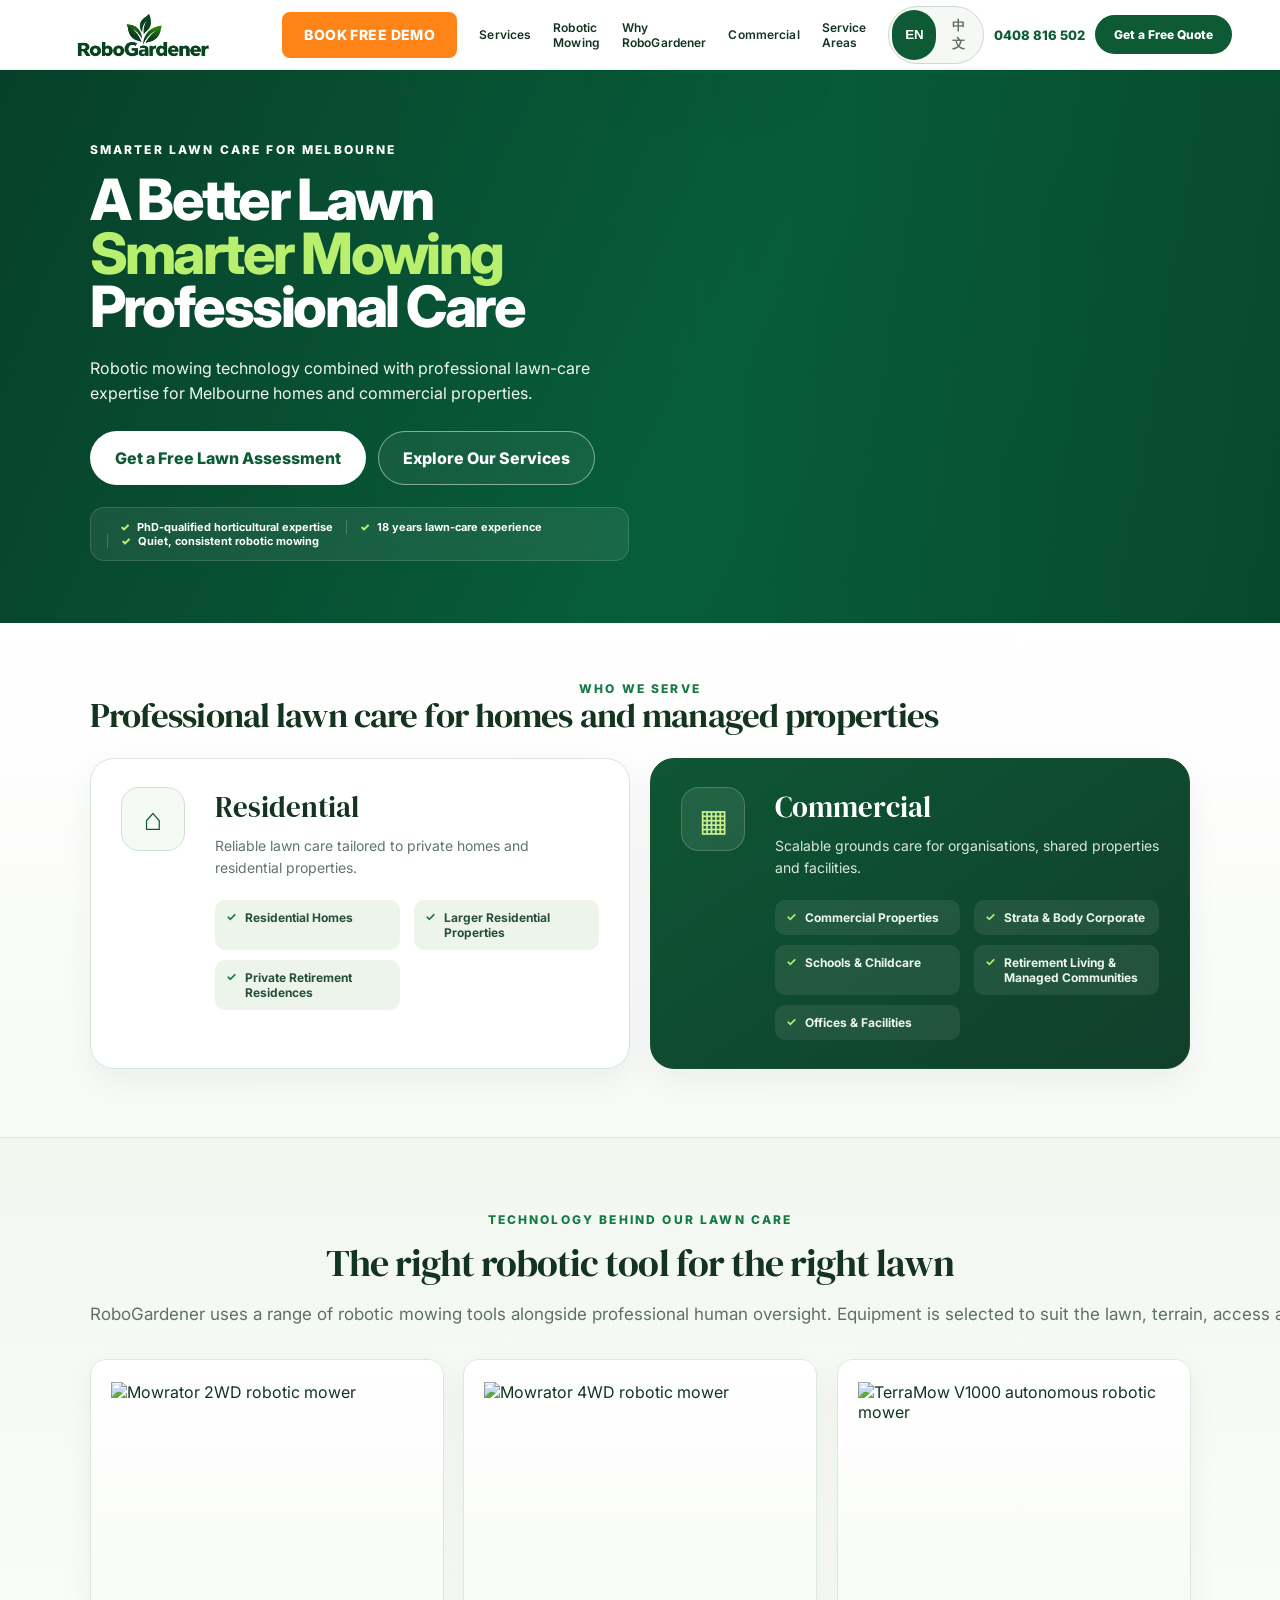
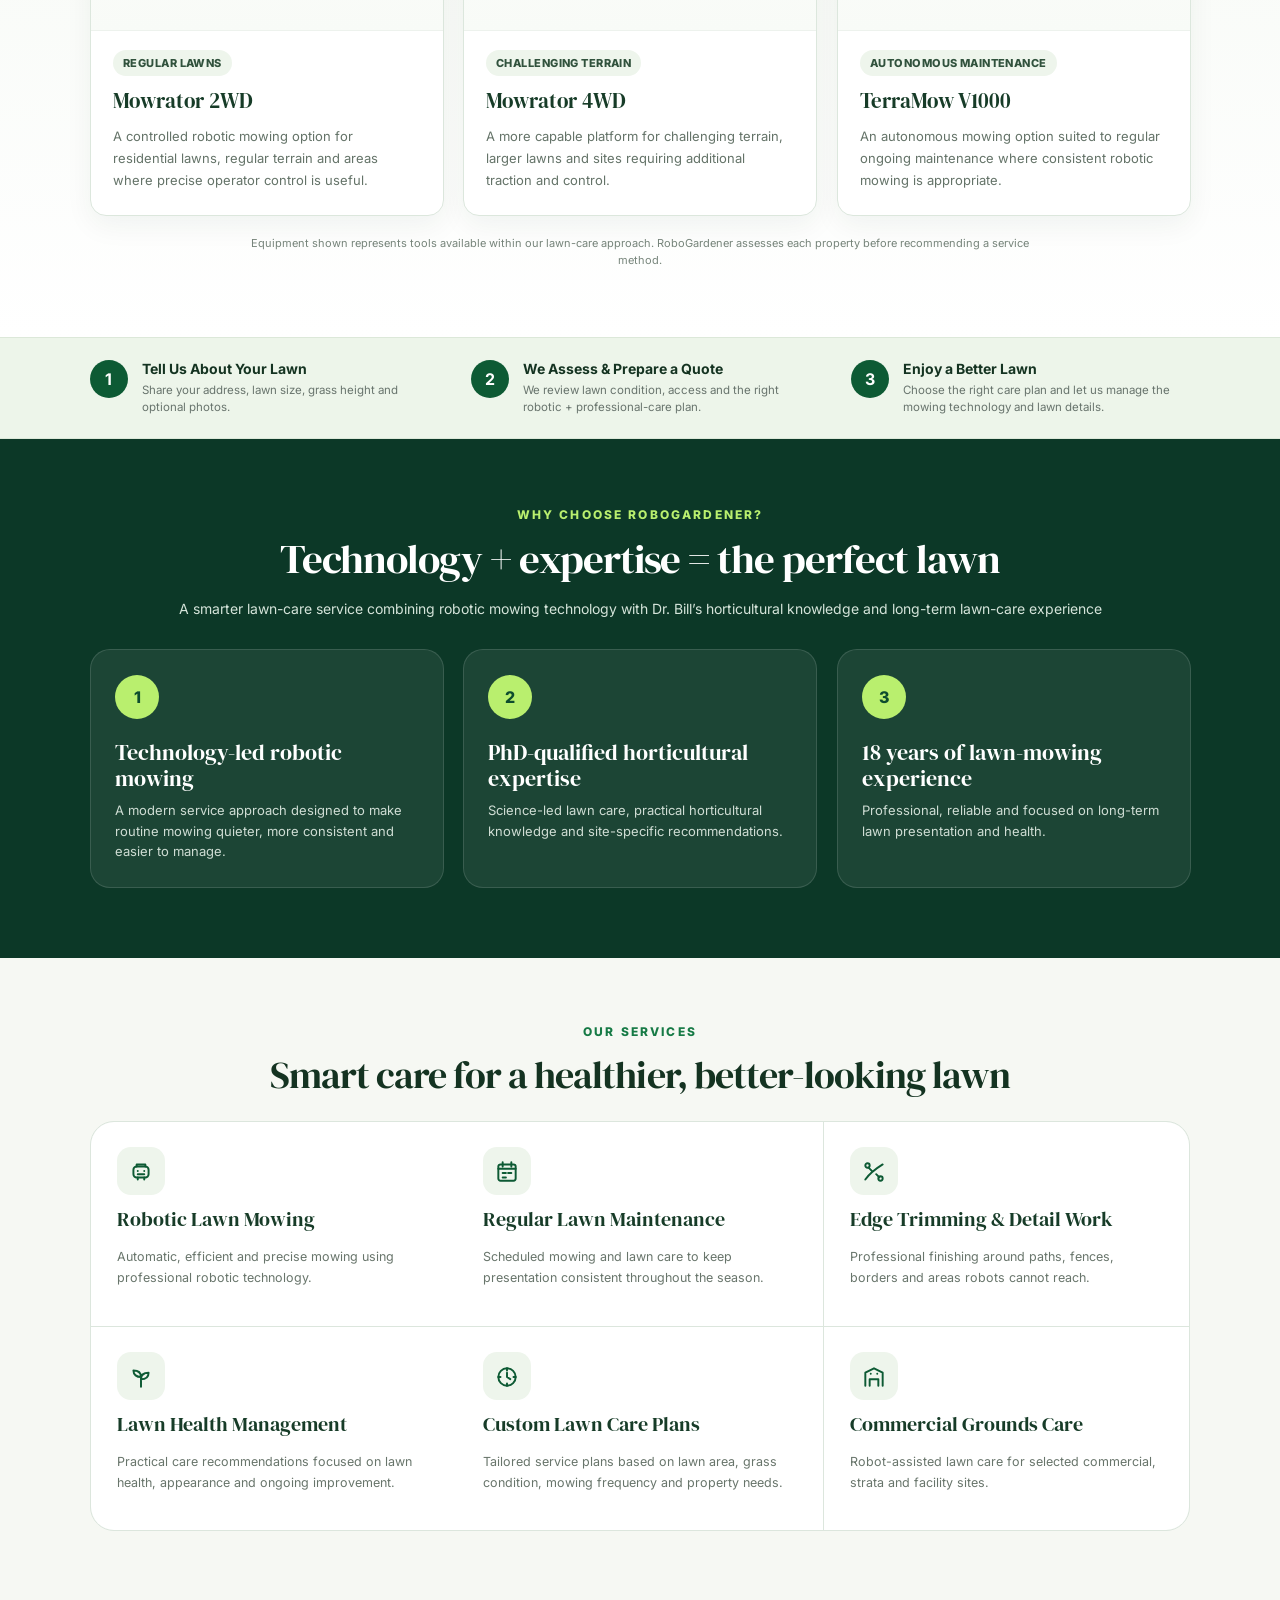
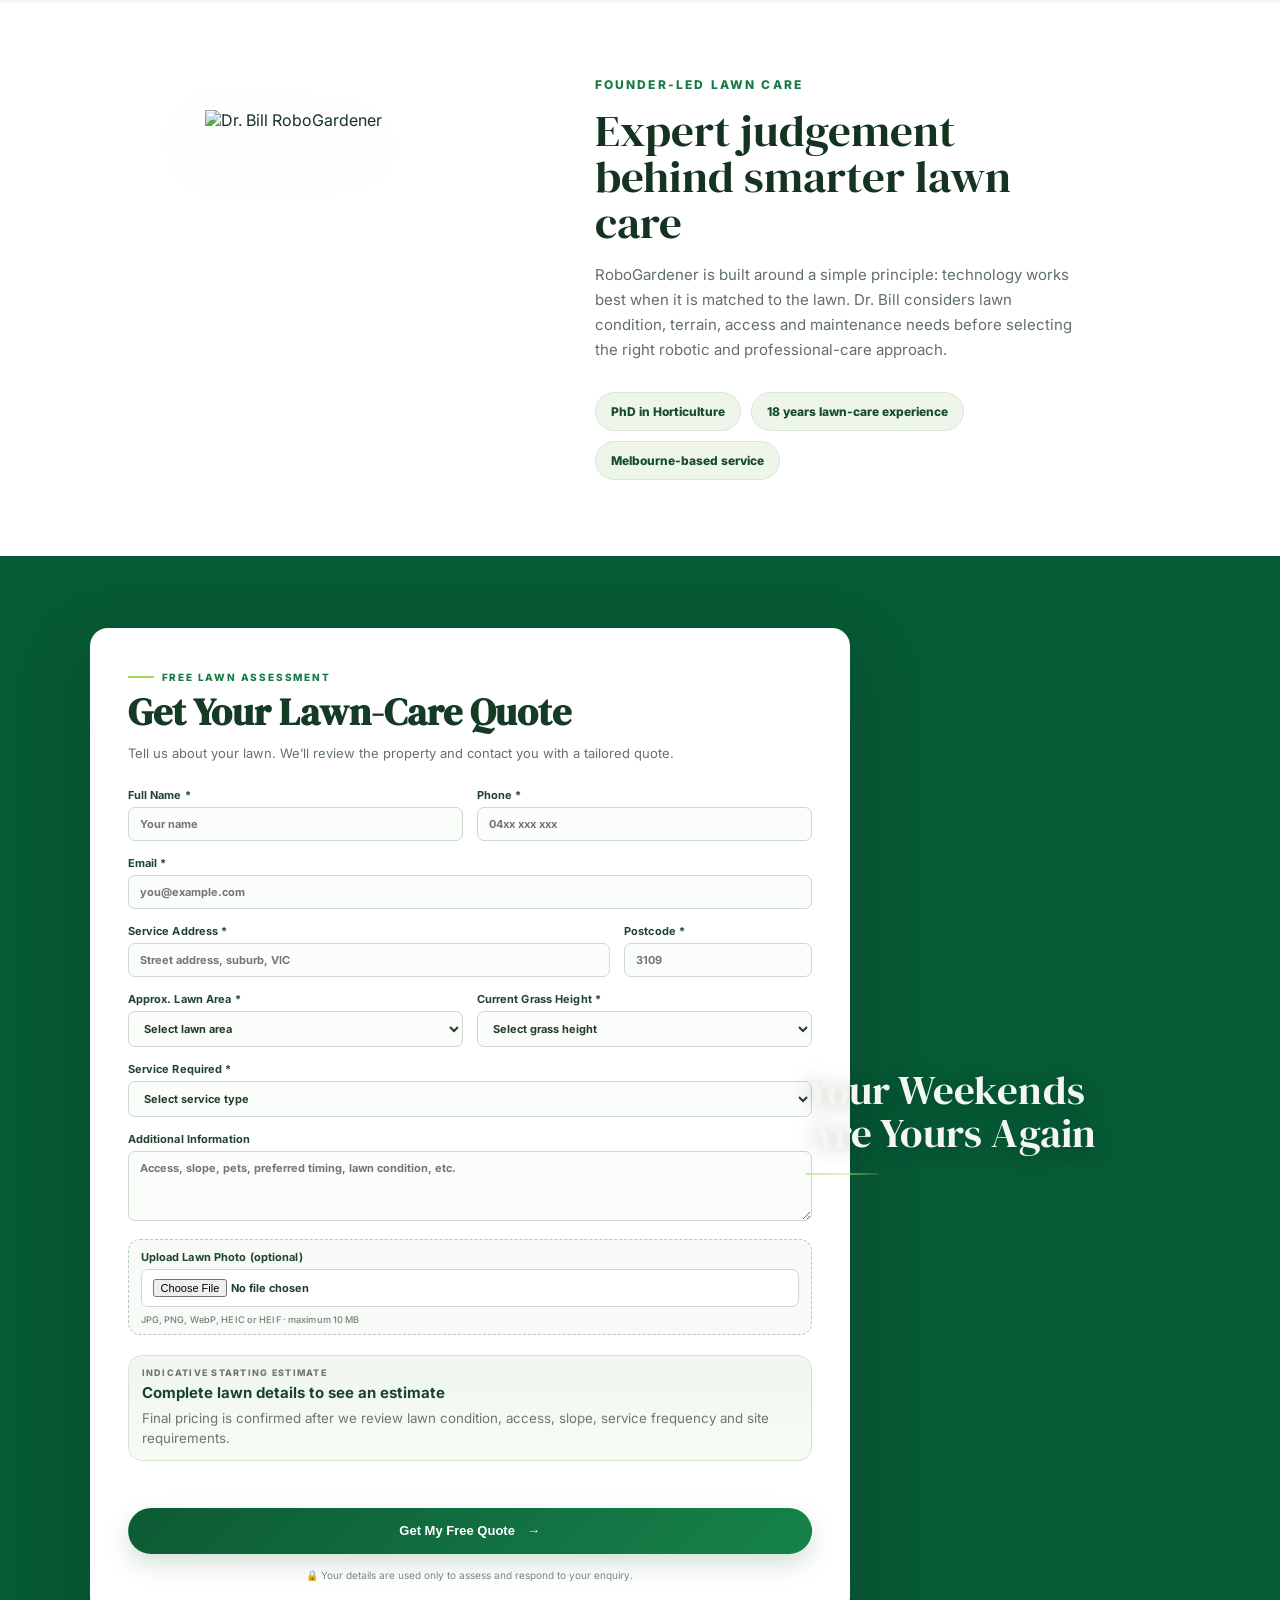
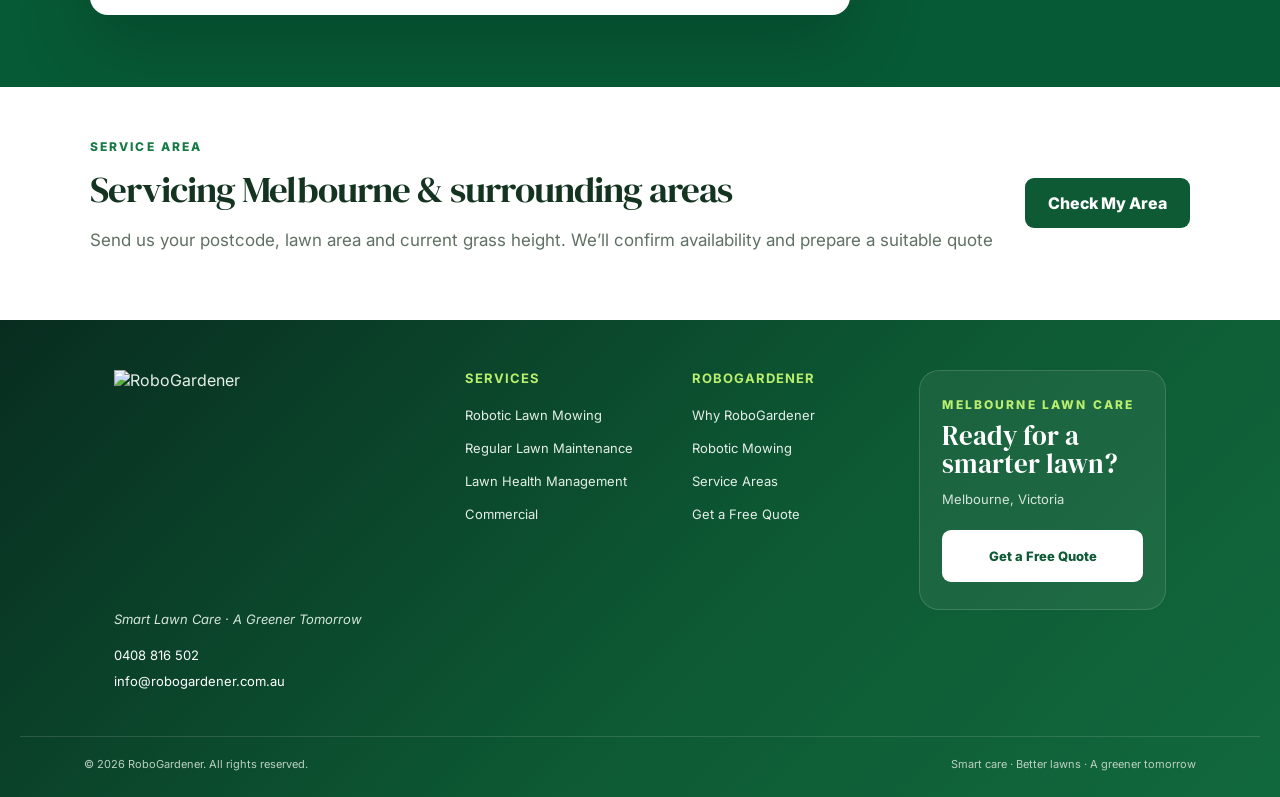
==== index.html @ ebbaf2d2 "Align mobile process step numbers and text" ====
<!doctype html>
<html lang="en">
<head>
  <meta charset="utf-8" />
  <meta name="viewport" content="width=device-width,initial-scale=1" />
  <meta name="description" content="RoboGardener — smart robotic lawn mowing and professional lawn care for Melbourne homes and businesses." />
  <title>RoboGardener | Smart Lawn Care Melbourne</title>
  <link rel="canonical" href="https://www.robogardener.com.au/" />
  <meta name="robots" content="index,follow,max-image-preview:large" />
  <meta name="theme-color" content="#0d5a34" />
  <link rel="icon" type="image/svg+xml" href="/favicon.svg" />

  <meta property="og:type" content="website" />
  <meta property="og:site_name" content="RoboGardener" />
  <meta property="og:title" content="RoboGardener | Smart Lawn Care Melbourne" />
  <meta property="og:description" content="Smart robotic lawn mowing and professional lawn care for Melbourne homes and commercial properties." />
  <meta property="og:url" content="https://www.robogardener.com.au/" />
  <meta property="og:image" content="https://www.robogardener.com.au/assets/flyer-en.jpg" />
  <meta property="og:image:alt" content="RoboGardener smart lawn care in Melbourne" />
  <meta name="twitter:card" content="summary_large_image" />
  <meta name="twitter:title" content="RoboGardener | Smart Lawn Care Melbourne" />
  <meta name="twitter:description" content="Smart robotic lawn mowing and professional lawn care for Melbourne homes and commercial properties." />
  <meta name="twitter:image" content="https://www.robogardener.com.au/assets/flyer-en.jpg" />

  <script type="application/ld+json">
  {
    "@context": "https://schema.org",
    "@type": "LocalBusiness",
    "@id": "https://www.robogardener.com.au/#business",
    "name": "RoboGardener",
    "url": "https://www.robogardener.com.au/",
    "image": "https://www.robogardener.com.au/assets/flyer-en.jpg",
    "logo": "https://www.robogardener.com.au/assets/robogardener-logo.jpg",
    "telephone": "+61 408 816 502",
    "email": "info@robogardener.com.au",
    "description": "Smart robotic lawn mowing and professional lawn care for Melbourne homes and commercial properties.",
    "areaServed": {
      "@type": "City",
      "name": "Melbourne"
    },
    "address": {
      "@type": "PostalAddress",
      "addressRegion": "VIC",
      "addressCountry": "AU"
    },
    "sameAs": []
  }
  </script>
  <link rel="preconnect" href="https://fonts.googleapis.com">
  <link rel="preconnect" href="https://fonts.gstatic.com" crossorigin>
  <link href="https://fonts.googleapis.com/css2?family=Inter:wght@400;500;600;700;800&family=DM+Serif+Display&display=swap" rel="stylesheet">
  <link rel="stylesheet" href="styles.css?v=20261001-6" />
  <script src="https://challenges.cloudflare.com/turnstile/v0/api.js?render=explicit" async defer></script>
</head>
<body>
  <header class="site-header">
    <a class="brand" href="#top" aria-label="RoboGardener home"><img width="2171" height="724" src="assets/robogardener-logo-transparent.png" alt="RoboGardener logo" decoding="async" /></a>
    <a class="demo-header-btn" href="demo.html" data-i18n="nav.demo">BOOK FREE DEMO</a>
    <button class="mobile-menu-toggle" type="button" aria-label="Open navigation" aria-expanded="false" aria-controls="primaryNav"><span></span><span></span><span></span></button>
    <nav class="main-nav" id="primaryNav" aria-label="Primary navigation">
      <a href="#services" data-i18n="nav.services">Services</a>
      <a href="#technology" data-i18n="nav.technology">Robotic Mowing</a>
      <a href="#why" data-i18n="nav.why">Why RoboGardener</a>
      <a href="#commercial" data-i18n="nav.commercial">Commercial</a>
      <a href="#areas" data-i18n="nav.areas">Service Areas</a>
    </nav>
    <div class="header-actions">
      <div class="lang-switch" aria-label="Language switcher"><button type="button" class="lang-btn active" data-lang="en" aria-pressed="true">EN</button><button type="button" class="lang-btn" data-lang="zh" aria-pressed="false">中文</button></div>
      <a class="phone-link" href="tel:0408816502">0408 816 502</a>
      <a class="btn btn-dark header-cta" href="#quote" data-i18n="nav.cta">Get a Free Quote</a>
    </div>
  </header>

  <main id="top">
    <section class="hero hero-premium">
      <div class="hero-visual">
        <div class="hero-copy">
          <span class="eyebrow" data-i18n="hero.eyebrow">SMARTER LAWN CARE FOR MELBOURNE</span>
          <h1 data-i18n-html="hero.title">A Better Lawn<br><span>Smarter Mowing</span><br>Professional Care</h1>
          <p data-i18n="hero.desc">Robotic mowing technology combined with professional lawn-care expertise for Melbourne homes and commercial properties.</p>
          <div class="hero-actions">
            <a class="btn btn-hero-primary" href="#quote" data-i18n="hero.cta1">Get a Free Lawn Assessment</a>
            <a class="btn btn-hero-secondary" href="#services" data-i18n="hero.cta2">Explore Our Services</a>
          </div>
          <div class="hero-proof hero-trust-line">
            <span data-i18n="hero.proof1">PhD-qualified horticultural expertise</span>
            <span data-i18n="hero.proof2">18 years lawn-care experience</span>
            <span data-i18n="hero.proof3">Quiet, consistent robotic mowing</span>
          </div>
        </div>
        <div class="hero-trust-card">
          <img width="1024" height="1024" src="assets/dr-gardener-ip-new.png" alt="Dr. Bill — RoboGardener" decoding="async" fetchpriority="high" />
        </div>
      </div>
    </section>

    <section class="market-section" id="commercial">
      <div class="market-heading">
        <span class="eyebrow green" data-i18n="market.eyebrow">WHO WE SERVE</span>
        <h2 class="market-title" data-i18n="market.title">Professional lawn care for homes and managed properties</h2>
      </div>
      <div class="market-grid">
        <article class="market-card">
          <div class="market-icon">⌂</div>
          <div><h3 data-i18n="market.res.title">Residential</h3><p data-i18n="market.res.desc">Reliable lawn care tailored to private homes and residential properties.</p><ul><li data-i18n="market.res.i1">Residential Homes</li><li data-i18n="market.res.i2">Larger Residential Properties</li><li data-i18n="market.res.i3">Private Retirement Residences</li></ul></div>
        </article>
        <article class="market-card">
          <div class="market-icon">▦</div>
          <div><h3 data-i18n="market.com.title">Commercial</h3><p data-i18n="market.com.desc">Scalable grounds care for organisations, shared properties and facilities.</p><ul><li data-i18n="market.com.i1">Commercial Properties</li><li data-i18n="market.com.i2">Strata & Body Corporate</li><li data-i18n="market.com.i3">Schools & Childcare</li><li data-i18n="market.com.i4">Retirement Living & Managed Communities</li><li data-i18n="market.com.i5">Offices & Facilities</li></ul></div>
        </article>
      </div>
    </section>

    <section class="section technology" id="technology">
      <div class="section-heading compact">
        <span class="eyebrow green" data-i18n="tech.eyebrow">TECHNOLOGY BEHIND OUR LAWN CARE</span>
        <h2 class="technology-title" data-i18n="tech.title">The right robotic tool for the right lawn</h2>
        <p data-i18n="tech.intro">RoboGardener uses a range of robotic mowing tools alongside professional human oversight. Equipment is selected to suit the lawn, terrain, access and service requirements</p>
      </div>
      <div class="technology-grid">
        <article class="technology-card"><div class="machine-image"><img width="1024" height="768" src="assets/assets-mowrator-2wd.webp" alt="Mowrator 2WD robotic mower"  loading="lazy" decoding="async" /></div><div class="machine-copy"><em class="machine-use" data-i18n="tech.use1">Regular lawns</em><h3>Mowrator 2WD</h3><p data-i18n="tech.m1">A controlled robotic mowing option for residential lawns, regular terrain and areas where precise operator control is useful.</p></div></article>
        <article class="technology-card"><div class="machine-image"><img width="1024" height="768" src="assets/assets-mowrator-4wd.webp" alt="Mowrator 4WD robotic mower"  loading="lazy" decoding="async" /></div><div class="machine-copy"><em class="machine-use" data-i18n="tech.use2">Challenging terrain</em><h3>Mowrator 4WD</h3><p data-i18n="tech.m2">A more capable platform for challenging terrain, larger lawns and sites requiring additional traction and control.</p></div></article>
        <article class="technology-card"><div class="machine-image"><img width="1024" height="768" src="assets/assets-terramow-v1000.webp" alt="TerraMow V1000 autonomous robotic mower"  loading="lazy" decoding="async" /></div><div class="machine-copy"><em class="machine-use" data-i18n="tech.use3">Autonomous maintenance</em><h3>TerraMow V1000</h3><p data-i18n="tech.m3">An autonomous mowing option suited to regular ongoing maintenance where consistent robotic mowing is appropriate.</p></div></article>
      </div>
      <p class="technology-note" data-i18n="tech.note">Equipment shown represents tools available within our lawn-care approach. RoboGardener assesses each property before recommending a service method.</p>
    </section>

    <section class="steps" id="how">
      <article><b>1</b><div><h3 data-i18n="steps.s1t">Tell Us About Your Lawn</h3><p data-i18n="steps.s1d">Share your address, lawn size, grass height and optional photos.</p></div></article>
      <article><b>2</b><div><h3 data-i18n="steps.s2t">We Assess & Prepare a Quote</h3><p data-i18n="steps.s2d">We review lawn condition, access and the right robotic + professional-care plan.</p></div></article>
      <article><b>3</b><div><h3 data-i18n="steps.s3t">Enjoy a Better Lawn</h3><p data-i18n="steps.s3d">Choose the right care plan and let us manage the mowing technology and lawn details.</p></div></article>
    </section>

    <section class="section why" id="why">
      <div class="section-heading"><span class="eyebrow green" data-i18n="why.eyebrow">WHY CHOOSE ROBOGARDENER?</span><h2 class="why-title" data-i18n="why.title">Technology + expertise = the perfect lawn</h2><p data-i18n="why.intro">A smarter lawn-care service combining robotic mowing technology with Dr. Bill’s horticultural knowledge and long-term lawn-care experience</p></div>
      <div class="credential-grid">
        <article class="credential"><span>1</span><div><h3 id="safeClaim1">Technology-led robotic mowing</h3><p>A modern service approach designed to make routine mowing quieter, more consistent and easier to manage.</p></div></article>
        <article class="credential"><span>2</span><div><h3 id="safeClaim2">PhD-qualified horticultural expertise</h3><p>Science-led lawn care, practical horticultural knowledge and site-specific recommendations.</p></div></article>
        <article class="credential"><span>3</span><div><h3 id="safeClaim3">18 years of lawn-mowing experience</h3><p>Professional, reliable and focused on long-term lawn presentation and health.</p></div></article>
      </div>
    </section>

    <section class="section services" id="services">
      <div class="section-heading compact"><span class="eyebrow green" data-i18n="services.eyebrow">OUR SERVICES</span><h2 class="services-title" data-i18n="services.title">Smart care for a healthier, better-looking lawn</h2></div>
      <div class="service-grid">
        <article><div class="icon service-icon" aria-hidden="true"><svg viewBox="0 0 24 24"><rect x="5" y="7" width="14" height="10" rx="3"/><path d="M8 7V5h8v2M9 17v2m6-2v2M9 11h.01M15 11h.01M9 14h6"/></svg></div><h3 data-i18n="services.s1t">Robotic Lawn Mowing</h3><p data-i18n="services.s1d">Automatic, efficient and precise mowing using professional robotic technology.</p></article>
        <article><div class="icon service-icon" aria-hidden="true"><svg viewBox="0 0 24 24"><rect x="4" y="5" width="16" height="15" rx="2"/><path d="M8 3v4m8-4v4M4 9h16M8 13h3m2 0h3m-8 4h3"/></svg></div><h3 data-i18n="services.s2t">Regular Lawn Maintenance</h3><p data-i18n="services.s2d">Scheduled mowing and lawn care to keep presentation consistent throughout the season.</p></article>
        <article><div class="icon service-icon" aria-hidden="true"><svg viewBox="0 0 24 24"><path d="M4 19c4-6 8-9 16-14M7 8l3 3M14 14l3 3"/><circle cx="6" cy="6" r="2"/><circle cx="18" cy="18" r="2"/></svg></div><h3 data-i18n="services.s3t">Edge Trimming & Detail Work</h3><p data-i18n="services.s3d">Professional finishing around paths, fences, borders and areas robots cannot reach.</p></article>
        <article><div class="icon service-icon" aria-hidden="true"><svg viewBox="0 0 24 24"><path d="M12 21V10m0 2c-4 0-7-2-7-6 4 0 7 2 7 6Zm0 2c4 0 7-2 7-6-4 0-7 2-7 6Z"/></svg></div><h3 data-i18n="services.s4t">Lawn Health Management</h3><p data-i18n="services.s4d">Practical care recommendations focused on lawn health, appearance and ongoing improvement.</p></article>
        <article><div class="icon service-icon" aria-hidden="true"><svg viewBox="0 0 24 24"><circle cx="12" cy="12" r="8"/><path d="M12 8v4l3 2M4 12h2m12 0h2M12 4v2m0 12v2"/></svg></div><h3 data-i18n="services.s5t">Custom Lawn Care Plans</h3><p data-i18n="services.s5d">Tailored service plans based on lawn area, grass condition, mowing frequency and property needs.</p></article>
        <article><div class="icon service-icon" aria-hidden="true"><svg viewBox="0 0 24 24"><path d="M4 20V8l8-4 8 4v12M8 20v-6h8v6M9 9h.01M15 9h.01"/></svg></div><h3 data-i18n="services.s6t">Commercial Grounds Care</h3><p data-i18n="services.s6d">Robot-assisted lawn care for selected commercial, strata and facility sites.</p></article>
      </div>
    </section>

    <section class="section founder">
      <div class="founder-image"><img width="1024" height="1024" src="assets/dr-gardener-ip.png" alt="Dr. Bill RoboGardener" loading="lazy" decoding="async" /></div>
      <div class="founder-copy"><span class="eyebrow green" data-i18n="founder.eyebrow">FOUNDER-LED LAWN CARE</span><h2 data-i18n="founder.title">Expert judgement behind smarter lawn care</h2><p data-i18n="founder.p1">RoboGardener is built around a simple principle: technology works best when it is matched to the lawn. Dr. Bill considers lawn condition, terrain, access and maintenance needs before selecting the right robotic and professional-care approach.</p><div class="founder-facts">
          <span data-i18n="founder.f1">PhD in Horticulture</span>
          <span data-i18n="founder.f2">18 years lawn-care experience</span>
          <span data-i18n="founder.f3">Melbourne-based service</span>
        </div></div>
    </section>

    <section class="section quote-section" id="quote">
      <div class="quote-message" data-i18n-html="quote.visualTitle">Your Weekends<br>Are Yours Again</div>
      <aside class="quote-panel">
        <p class="quote-kicker" data-i18n="form.kicker">FREE LAWN ASSESSMENT</p><h2 data-i18n="form.title">Get Your Lawn-Care Quote</h2><p class="quote-intro" data-i18n="form.intro">Tell us about your lawn. We’ll review the property and contact you with a tailored quote.</p>
        <form id="quoteForm" novalidate>
          <input type="hidden" name="preferred_language" id="preferredLanguage" value="English" />
          <div class="hp-field" aria-hidden="true"><label>Website <input type="text" name="website" tabindex="-1" autocomplete="off" /></label></div>
          <div class="form-grid two"><label for="fullName"><span data-i18n="form.name">Full Name *</span><input id="fullName" type="text" name="full_name" required maxlength="150" autocomplete="name" data-i18n-placeholder="form.namePh" placeholder="Your name" /></label><label for="phone"><span data-i18n="form.phone">Phone *</span><input id="phone" type="tel" name="phone" required maxlength="50" autocomplete="tel" data-i18n-placeholder="form.phonePh" placeholder="04xx xxx xxx" /></label></div>
          <label for="email"><span data-i18n="form.email">Email *</span><input id="email" type="email" name="email" required maxlength="254" autocomplete="email" data-i18n-placeholder="form.emailPh" placeholder="you@example.com" /></label>
          <div class="form-grid address-grid"><label for="serviceAddress"><span data-i18n="form.address">Service Address *</span><input id="serviceAddress" type="text" name="service_address" required maxlength="300" autocomplete="street-address" data-i18n-placeholder="form.addressPh" placeholder="Street address, suburb, VIC" /></label><label for="postcode"><span data-i18n="form.postcode">Postcode *</span><input id="postcode" type="text" name="postcode" required inputmode="numeric" maxlength="4" autocomplete="postal-code" pattern="[0-9]{4}" placeholder="3109" /></label></div>
          <div class="form-grid two"><label for="lawnArea"><span data-i18n="form.area">Approx. Lawn Area *</span><select name="lawn_area" id="lawnArea" required><option value="" data-i18n="area.select">Select lawn area</option><option value="0-100" data-i18n="area.a1">Under 100 m²</option><option value="100-250" data-i18n="area.a2">100–250 m²</option><option value="250-500" data-i18n="area.a3">250–500 m²</option><option value="500-1000" data-i18n="area.a4">500–1,000 m²</option><option value="1000-2000" data-i18n="area.a5">1,000–2,000 m²</option><option value="2000+" data-i18n="area.a6">2,000 m²+</option><option value="unknown" data-i18n="common.unsure">Not sure</option></select></label><label for="grassHeight"><span data-i18n="form.height">Current Grass Height *</span><select name="grass_height" id="grassHeight" required><option value="" data-i18n="height.select">Select grass height</option><option value="under5" data-i18n="height.h1">Under 5 cm</option><option value="5-10" data-i18n="height.h2">5–10 cm</option><option value="10-20" data-i18n="height.h3">10–20 cm</option><option value="20-40" data-i18n="height.h4">20–40 cm</option><option value="40plus" data-i18n="height.h5">40 cm+ / overgrown</option><option value="unknown" data-i18n="common.unsure">Not sure</option></select></label></div>
          <label for="serviceRequired"><span data-i18n="form.service">Service Required *</span><select id="serviceRequired" name="service_required" required><option value="" data-i18n="service.select">Select service type</option><option value="Robotic Lawn Mowing" data-i18n="service.s1">Robotic lawn mowing</option><option value="Regular Lawn Maintenance" data-i18n="service.s2">Regular lawn maintenance</option><option value="Edge Trimming & Detail Work" data-i18n="service.s3">Edge trimming & detail work</option><option value="Lawn Health Management" data-i18n="service.s4">Lawn health management</option><option value="Custom Lawn Care Plan" data-i18n="service.s5">Custom lawn care plan</option><option value="Commercial Grounds Maintenance" data-i18n="service.s6">Commercial grounds maintenance</option></select></label>
          <label for="additionalInformation"><span data-i18n="form.info">Additional Information</span><textarea id="additionalInformation" name="additional_information" rows="3" maxlength="3000" data-i18n-placeholder="form.infoPh" placeholder="Access, slope, pets, preferred timing, lawn condition, etc."></textarea></label>
          <label class="photo-upload"><span data-i18n="form.photos">Upload Lawn Photo (optional)</span><input id="lawnPhoto" type="file" name="lawn_photo" accept="image/jpeg,image/png,image/webp,image/heic,image/heif" /><small id="photoHelp" data-i18n="form.photoHelp">JPG, PNG, WebP, HEIC or HEIF · maximum 10 MB</small></label>
          <div class="estimate" id="estimateBox" aria-live="polite"><div><span class="estimate-label" data-i18n="estimate.label">Indicative starting estimate</span><strong id="estimatePrice" data-i18n="estimate.pending">Complete lawn details to see an estimate</strong></div><small data-i18n="estimate.note">Final pricing is confirmed after we review lawn condition, access, slope, service frequency and site requirements.</small></div>
          <div class="turnstile-wrap"><div id="turnstileWidget"></div><p id="securityStatus" class="security-note" aria-live="polite"></p></div>
          <button id="quoteSubmit" class="btn btn-green btn-wide" type="submit"><span id="submitLabel" data-i18n="form.submit">Get My Free Quote</span><span aria-hidden="true">→</span></button><p class="privacy-note" data-i18n="form.privacy">🔒 Your details are used only to assess and respond to your enquiry.</p><div id="formMessage" class="form-message" role="status" aria-live="polite"></div>
        </form>
        <div id="formSuccess" class="success-card" hidden tabindex="-1"><div class="success-icon" aria-hidden="true">✓</div><h3 id="successTitle">Thank you — we’ve received your enquiry.</h3><p id="successText">RoboGardener will review your lawn details and contact you about the next step.</p><p id="successRef" class="success-ref"></p><button id="newEnquiry" class="btn btn-dark" type="button" data-i18n="form.newEnquiry">Submit another enquiry</button></div>
      </aside>
</section>

    <section class="section areas" id="areas">
      <div class="section-heading compact">
        <span class="eyebrow green" data-i18n="areas.eyebrow">SERVICE AREA</span>
        <h2 data-i18n="areas.title">Servicing Melbourne & surrounding areas</h2>
        <p data-i18n="areas.desc">Send us your postcode, lawn area and current grass height. We’ll confirm availability and prepare a suitable quote</p>
        <div class="areas-proof">
          <span data-i18n="areas.proof1">Melbourne-based service</span>
          <span data-i18n="areas.proof2">Residential & commercial</span>
          <span data-i18n="areas.proof3">Site-specific recommendations</span>
        </div>
      </div>
      <a href="#quote" class="btn btn-dark" data-i18n="areas.cta">Check My Area</a>
    </section>
  </main>

  <footer class="site-footer">
    <div class="footer-main">
      <div class="footer-brand">
        <div class="footer-brand-mark"><img width="1024" height="1024" src="assets/dr-gardener-cutout.png" alt="RoboGardener" loading="lazy" decoding="async" /></div>
        <p data-i18n="footer.tagline">Smart Lawn Care · A Greener Tomorrow</p>
        <a class="footer-phone" href="tel:0408816502">0408 816 502</a>
        <a href="mailto:info@robogardener.com.au">info@robogardener.com.au</a>
      </div>
      <div class="footer-column">
        <h4 data-i18n="footer.services">Services</h4>
        <a href="#services" data-i18n="services.s1t">Robotic Lawn Mowing</a>
        <a href="#services" data-i18n="services.s2t">Regular Lawn Maintenance</a>
        <a href="#services" data-i18n="services.s4t">Lawn Health Management</a>
        <a href="#commercial" data-i18n="market.com.title">Commercial</a>
      </div>
      <div class="footer-column">
        <h4 data-i18n="footer.about">RoboGardener</h4>
        <a href="#why" data-i18n="nav.why">Why RoboGardener</a>
        <a href="#technology" data-i18n="nav.technology">Robotic Mowing</a>
        <a href="#areas" data-i18n="nav.areas">Service Areas</a>
        <a href="#quote" data-i18n="footer.quote">Get a Free Quote</a>
      </div>
      <div class="footer-cta">
        <span class="eyebrow" data-i18n="footer.ctaEyebrow">MELBOURNE LAWN CARE</span>
        <h3 data-i18n="footer.ctaTitle">Ready for a smarter lawn?</h3>
        <p data-i18n="footer.melbourne">Melbourne, Victoria</p>
        <a class="btn btn-light" href="#quote" data-i18n="nav.cta">Get a Free Quote</a>
      </div>
    </div>
    <div class="footer-bottom">
      <span>© 2026 RoboGardener. <span data-i18n="footer.rights">All rights reserved.</span></span>
      <span data-i18n="footer.bottomTagline">Smart care · Better lawns · A greener tomorrow</span>
    </div>
  </footer>
  <script src="script.js?v=20261001-3"></script><script src="integration.js"></script>
</body>
</html>
---- styles.css ----
/* RoboGardener canonical stylesheet
   Consolidated from styles.css + enhancements.css.
   Rule order intentionally preserves the previous two-file cascade exactly.
*/
:root{--green:#0d5a34;--green2:#167a45;--lime:#a4d957;--ink:#143321;--muted:#647368;--cream:#f7f8f3;--line:#dfe8df;--white:#fff;--shadow:0 18px 50px rgba(17,63,39,.12)}
*{box-sizing:border-box}html{scroll-behavior:smooth}body{margin:0;font-family:Inter,"PingFang SC","Microsoft YaHei",Arial,sans-serif;color:var(--ink);background:#fff}a{color:inherit;text-decoration:none}img{display:block;max-width:100%}
.site-header{min-height:88px;padding:0 4vw;display:flex;align-items:center;gap:28px;position:sticky;top:0;background:rgba(255,255,255,.97);backdrop-filter:blur(12px);z-index:20;border-bottom:1px solid #edf0ed}.brand{width:235px;flex:0 0 auto}.brand img{width:100%;height:58px;object-fit:contain;object-position:left center}.main-nav{display:flex;gap:22px;margin-left:auto;align-items:center}.main-nav a{font-size:14px;font-weight:600}.main-nav a:hover{color:var(--green2)}.header-actions{display:flex;align-items:center;gap:12px}.phone-link{font-weight:800;color:var(--green);white-space:nowrap}.lang-switch{display:flex;border:1px solid #cdd9d1;border-radius:999px;padding:3px;background:#f6f8f6}.lang-btn{border:0;background:transparent;padding:7px 10px;border-radius:999px;font-weight:800;color:#5e6f63;cursor:pointer}.lang-btn.active{background:var(--green);color:#fff}
.btn{display:inline-flex;align-items:center;justify-content:center;border-radius:9px;padding:14px 22px;font-weight:800;border:1px solid transparent;cursor:pointer;transition:.2s}.btn:hover{transform:translateY(-1px)}.btn-dark{background:var(--green);color:#fff}.btn-green{background:linear-gradient(135deg,#0d5a34,#16834b);color:#fff}.btn-light{background:#fff;color:var(--green)}.btn-wide{width:100%;font-size:17px;gap:12px}.header-cta{white-space:nowrap}
.hero{display:block}.hero-visual{min-height:690px;position:relative;overflow:hidden;padding:92px 7vw;background:radial-gradient(circle at 84% 24%,rgba(185,239,110,.24),transparent 25%),radial-gradient(circle at 72% 78%,rgba(255,255,255,.10),transparent 28%),linear-gradient(120deg,#0a3525 0%,#0d5a34 54%,#27764a 100%)}.hero-visual:before{content:"";position:absolute;inset:0;background:linear-gradient(90deg,rgba(5,30,20,.08),rgba(5,30,20,.02) 55%,rgba(5,30,20,.22));pointer-events:none}.hero-copy{position:relative;z-index:3;width:min(760px,62%);color:#fff}.eyebrow{display:inline-block;font-size:12px;letter-spacing:.18em;font-weight:800;margin-bottom:16px}.eyebrow.green{color:var(--green2)}.hero-copy h1{font-size:clamp(48px,5.2vw,78px);line-height:.98;margin:0 0 24px;font-weight:800;letter-spacing:-.045em}.hero-copy h1 span{color:#b9ef6e}.hero-copy>p{font-size:19px;line-height:1.65;color:#eef7ef;max-width:690px}.hero-actions{display:flex;gap:12px;flex-wrap:wrap;margin:30px 0 25px}.btn-hero-primary{background:#fff;color:#0d5a34;padding:16px 24px}.btn-hero-secondary{border-color:rgba(255,255,255,.48);color:#fff;background:rgba(255,255,255,.06);padding:16px 24px}.hero-proof{display:flex;flex-wrap:wrap;gap:10px 12px}.hero-proof span{font-size:12px;font-weight:700;background:rgba(255,255,255,.10);border:1px solid rgba(255,255,255,.13);padding:9px 11px;border-radius:999px}.hero-trust-card{position:absolute;right:6vw;bottom:55px;z-index:4;width:330px;display:flex;align-items:center;gap:14px;padding:14px 16px;background:rgba(255,255,255,.96);border-radius:16px;box-shadow:0 20px 55px rgba(0,0,0,.2);color:var(--ink)}.hero-trust-card img{width:72px;height:72px;border-radius:50%;object-fit:cover}.hero-trust-card small,.hero-trust-card strong,.hero-trust-card span{display:block}.hero-trust-card small{font-size:9px;letter-spacing:.12em;color:var(--green2);font-weight:800;margin-bottom:4px}.hero-trust-card strong{font-size:14px;line-height:1.3}.hero-trust-card span{font-size:11px;color:#6a786e;margin-top:3px}
.market-section{padding:46px 7vw 56px;background:#fff;border-bottom:1px solid var(--line)}.market-heading{display:flex;justify-content:space-between;gap:30px;align-items:end;margin-bottom:24px}.market-heading .eyebrow{margin:0}.market-heading h2{font-family:"DM Serif Display",serif;font-size:35px;line-height:1.1;font-weight:400;margin:0;max-width:680px}.market-grid{display:grid;grid-template-columns:1fr 1.25fr;gap:18px}.market-card{display:grid;grid-template-columns:58px 1fr;gap:18px;padding:28px;border:1px solid var(--line);border-radius:18px;background:#fbfcfa}.market-icon{width:54px;height:54px;border:1px solid #cfe0d3;border-radius:14px;display:grid;place-items:center;font-size:27px;color:var(--green);background:#fff}.market-card h3{font-size:25px;margin:0 0 6px}.market-card p{font-size:14px;line-height:1.55;color:var(--muted);margin:0 0 15px}.market-card ul{display:flex;gap:8px;flex-wrap:wrap;padding:0;margin:0;list-style:none}.market-card li{font-size:12px;font-weight:700;color:#285039;background:#edf5eb;border-radius:999px;padding:8px 10px}
.section{padding:86px 7vw}.section-heading{max-width:860px;margin-bottom:45px}.section-heading.compact{margin-bottom:28px}.section-heading h2{font-family:"DM Serif Display",serif;font-size:48px;line-height:1.05;margin:0 0 16px;font-weight:400}.section-heading p{font-size:17px;color:#607064;line-height:1.7}.technology{background:#f4f7f2}.technology .section-heading{max-width:920px}.technology-grid{display:grid;grid-template-columns:repeat(3,1fr);gap:18px}.technology-card{overflow:hidden;border:1px solid var(--line);border-radius:18px;background:#fff}.machine-image{height:300px;display:flex;align-items:center;justify-content:center;padding:18px;background:#fff}.machine-image img{width:100%;height:100%;object-fit:contain}.machine-copy{padding:22px 24px 26px}.machine-copy>span{font-size:9px;letter-spacing:.14em;color:var(--green2);font-weight:800}.machine-copy h3{font-size:22px;margin:7px 0 9px}.machine-copy p{font-size:14px;line-height:1.65;color:var(--muted);margin:0}.technology-note{font-size:11px;color:#7a867e;text-align:center;margin:18px auto 0;max-width:760px;line-height:1.5}
.steps{display:grid;grid-template-columns:repeat(3,1fr);gap:30px;padding:24px 6vw;background:#eef5ec;border-top:1px solid #dce8d9;border-bottom:1px solid #dce8d9}.steps article{display:flex;align-items:flex-start;gap:14px}.steps b{background:var(--green);color:#fff;width:38px;height:38px;border-radius:50%;display:grid;place-items:center;flex:0 0 auto}.steps h3{margin:0 0 5px;font-size:16px}.steps p{margin:0;color:#68746d;font-size:13px;line-height:1.5}.credential-grid{display:grid;grid-template-columns:repeat(3,1fr);gap:18px}.credential{display:flex;gap:16px;border:1px solid var(--line);border-radius:15px;padding:24px;background:#fff}.credential>span{width:48px;height:48px;border-radius:12px;background:var(--green);color:#fff;display:grid;place-items:center;font-size:23px;font-weight:800;flex:0 0 auto}.credential h3{font-size:18px;line-height:1.3;margin:0 0 8px}.credential p{font-size:14px;line-height:1.6;color:#68756b;margin:0}.services{background:var(--cream)}.service-grid{display:grid;grid-template-columns:repeat(3,1fr);gap:18px}.service-grid article{border:1px solid var(--line);border-radius:15px;padding:25px;background:#fff}.service-grid h3{font-size:19px;margin:10px 0}.service-grid p{font-size:14px;line-height:1.6;color:#68756b}.icon{font-size:28px}.founder{display:grid;grid-template-columns:.75fr 1.25fr;gap:55px;align-items:center}.founder-image img{border-radius:28px;box-shadow:var(--shadow)}.founder-copy h2{font-family:"DM Serif Display",serif;font-size:50px;line-height:1.05;font-weight:400;margin:0 0 18px}.founder-copy p{font-size:17px;color:#617065;line-height:1.75}.founder-facts{display:flex;gap:10px;flex-wrap:wrap;margin-top:24px}.founder-facts span{background:#eef6eb;color:#164c2e;font-weight:700;border-radius:999px;padding:10px 14px;font-size:13px}
.quote-section{position:relative;background:linear-gradient(135deg,#0a3626 0%,#0d5a34 55%,#1a6c42 100%);overflow:hidden}.quote-section:before{content:"";position:absolute;width:520px;height:520px;border-radius:50%;right:-180px;top:-240px;background:rgba(185,239,110,.09);border:1px solid rgba(255,255,255,.06)}.quote-section:after{content:"";position:absolute;width:360px;height:360px;border-radius:50%;left:-170px;bottom:-190px;background:rgba(255,255,255,.04)}.quote-panel{position:relative;z-index:1;max-width:900px;margin:0 auto;background:#fff;border-radius:26px;padding:46px 48px;box-shadow:0 28px 70px rgba(4,34,22,.28)}.quote-kicker{display:inline-flex;align-items:center;gap:8px;color:var(--green2);font-size:10px;font-weight:800;letter-spacing:.18em;margin:0 0 10px}.quote-kicker:before{content:"";width:26px;height:2px;background:var(--lime)}.quote-panel h2{font-family:"DM Serif Display",serif;font-size:46px;line-height:1.05;margin:0 0 10px;color:#153b27}.quote-intro{font-size:15px;color:var(--muted);line-height:1.65;margin:0 0 26px;max-width:680px}.quote-panel form{display:grid;gap:5px}.quote-panel label{display:block;font-size:12px;font-weight:700;margin:8px 0;color:#20452f;letter-spacing:.01em}.quote-panel input,.quote-panel select,.quote-panel textarea{width:100%;margin-top:7px;border:1px solid #cad8cd;border-radius:11px;padding:13px 14px;font:inherit;color:#213d2b;background:#fbfdfb;transition:border-color .2s,box-shadow .2s,background .2s}.quote-panel input:hover,.quote-panel select:hover,.quote-panel textarea:hover{border-color:#aebfb2;background:#fff}.quote-panel textarea{resize:vertical;min-height:108px}.form-grid{display:grid;gap:14px}.form-grid.two{grid-template-columns:1fr 1fr}.address-grid{grid-template-columns:1.8fr .7fr}.photo-upload{margin-top:12px;padding:15px 16px 13px;border:1px dashed #b9cbbd;border-radius:12px;background:#f7faf6}.photo-upload input{padding:9px 10px;background:#fff}.hide{display:none!important}.estimate{margin:18px 0 12px;background:linear-gradient(180deg,#f0f7ed,#f7fbf5);border:1px solid #d4e5d0;border-radius:14px;padding:16px 17px}.estimate-label{display:block;text-transform:uppercase;font-size:9px;letter-spacing:.14em;color:#6a7b6d;font-weight:800}.estimate strong{font-size:18px;display:block;margin-top:5px;color:#18442d}.estimate small{display:block;margin-top:7px;color:#6d786f;line-height:1.5}.turnstile-wrap{padding-top:4px}.btn-wide{min-height:56px;margin-top:4px;border-radius:999px;font-size:16px;box-shadow:0 10px 24px rgba(13,90,52,.18)}.privacy-note{text-align:center;font-size:10px;color:#7a867e;margin:10px 0 0}.areas{display:flex;justify-content:space-between;align-items:center;gap:30px}.areas .section-heading{margin:0}
footer{padding:48px 6vw;background:#0b2f20;color:#dbe9df;display:grid;grid-template-columns:1.4fr 1fr 1fr 1fr;gap:35px}footer h4{color:#fff;margin:0 0 14px}footer p,footer a{font-size:13px;line-height:1.7;margin:0 0 5px;display:block}.footer-brand img{width:250px;height:60px;object-fit:contain;object-position:left;background:#fff;border-radius:8px;padding:4px}.footer-brand p{font-style:italic;margin-top:12px}
@media(max-width:1180px){.main-nav{display:none}.header-actions{margin-left:auto}.phone-link{display:none}.hero-copy{width:70%}.hero-trust-card{right:4vw}.technology-grid{grid-template-columns:repeat(2,1fr)}.credential-grid,.service-grid{grid-template-columns:repeat(2,1fr)}}
@media(max-width:720px){.site-header{min-height:74px;padding:0 16px;gap:12px}.brand{width:160px}.header-actions{gap:7px}.header-cta{display:none}.lang-btn{padding:6px 8px;font-size:12px}.hero-visual{min-height:730px;padding:62px 22px 180px}.hero-copy{width:100%}.hero-copy h1{font-size:46px}.hero-copy>p{font-size:16px}.hero-proof{display:none}.hero-trust-card{left:22px;right:22px;bottom:35px;width:auto}.market-section{padding:38px 22px}.market-heading{display:block}.market-heading h2{font-size:31px;margin-top:8px}.market-grid{grid-template-columns:1fr}.market-card{grid-template-columns:48px 1fr;padding:22px}.market-icon{width:46px;height:46px}.section{padding:60px 22px}.section-heading h2,.founder-copy h2{font-size:38px}.technology-grid,.credential-grid,.service-grid{grid-template-columns:1fr}.machine-image{height:270px}.form-grid.two,.address-grid{grid-template-columns:1fr}.steps{grid-template-columns:1fr;padding:25px 22px}.founder{grid-template-columns:1fr;padding:60px 22px}.areas{align-items:flex-start;flex-direction:column}.quote-section{padding-left:18px;padding-right:18px}.quote-panel{padding:30px 20px;border-radius:20px}.quote-panel h2{font-size:36px}.quote-intro{font-size:14px}.quote-panel input,.quote-panel select,.quote-panel textarea{font-size:16px;min-height:48px}.photo-upload{padding:13px}.btn-wide{min-height:54px}footer{grid-template-columns:1fr 1fr;padding:42px 22px}.footer-brand{grid-column:1/-1}}


/* ===== Former enhancements.css ===== */
.hp-field{position:absolute!important;left:-10000px!important;width:1px!important;height:1px!important;overflow:hidden!important}
.photo-upload small{display:block;margin-top:7px;color:#738077;font-weight:500}
.turnstile-wrap{margin:14px 0 12px;min-height:12px}
.security-note{font-size:11px;color:#68766c;margin:6px 0 0}
.form-message{display:none;margin-top:13px;padding:12px 14px;border-radius:10px;font-size:13px;line-height:1.5}
.form-message.error{display:block;background:#fff1ef;border:1px solid #f2c6c0;color:#8a3028}
.form-message.info{display:block;background:#eef6eb;border:1px solid #d2e5cc;color:#28553a}
.success-card{margin-top:22px;padding:32px 24px;text-align:center;background:linear-gradient(180deg,#f3faef,#fff);border:1px solid #d7e9d1;border-radius:16px;box-shadow:0 14px 34px rgba(17,63,39,.08)}
.success-card[hidden]{display:none}
.success-icon{width:58px;height:58px;margin:0 auto 16px;border-radius:50%;display:grid;place-items:center;background:#167a45;color:#fff;font-size:30px;font-weight:800}
.success-card h3{font-family:"DM Serif Display",serif;font-size:28px;line-height:1.15;margin:0 0 10px}
.success-card p{color:#607064;line-height:1.6}
.success-ref{font-size:12px;word-break:break-all}
.btn[disabled]{cursor:not-allowed;opacity:.68;transform:none}
.quote-panel input:focus,.quote-panel select:focus,.quote-panel textarea:focus{outline:3px solid rgba(22,122,69,.13);border-color:#16834b}
.quote-panel input:user-invalid,.quote-panel select:user-invalid{border-color:#c95d50}

:root{--section-space:104px}

/* Header */
.site-header{min-height:82px;padding-left:5vw;padding-right:5vw;box-shadow:0 1px 0 rgba(13,90,52,.04)}
.brand{width:215px}
.brand img{height:54px}
.main-nav{gap:25px}
.main-nav a{position:relative;font-size:13px;letter-spacing:.01em}
.main-nav a:after{content:"";position:absolute;left:0;right:100%;bottom:-9px;height:2px;background:#167a45;transition:right .2s}
.main-nav a:hover:after{right:0}
.header-cta{border-radius:999px;padding:12px 18px}
.mobile-menu-toggle{display:none;border:0;background:transparent;width:42px;height:42px;padding:9px;cursor:pointer}
.mobile-menu-toggle span{display:block;height:2px;background:#153b27;margin:5px 0;border-radius:2px;transition:.2s}

/* Hero */
.hero-visual{min-height:680px;padding:86px 7vw;background:radial-gradient(circle at 83% 35%,rgba(190,239,119,.16),transparent 30%),linear-gradient(122deg,#082d20 0%,#0b4d2e 50%,#17663c 100%)}
.hero-visual:after{display:none}
.hero-copy{width:min(700px,50%)}
.hero-copy h1{font-size:clamp(50px,5vw,76px);max-width:700px}
.hero-copy>p{max-width:620px}
.hero-actions .btn{border-radius:999px}
.hero-trust-card{position:absolute;right:2.5vw;top:50%;transform:translateY(-50%);z-index:4;width:min(48vw,650px);height:auto;min-height:0;padding:0;background:transparent;border:0;box-shadow:none;pointer-events:none}
.hero-trust-card img{display:block;position:static;width:100%;height:auto;border-radius:0;object-fit:contain;filter:drop-shadow(0 22px 34px rgba(0,0,0,.18))}
.hero-trust-line{display:flex;align-items:center;gap:0;margin-top:24px;padding:12px 16px;border:1px solid rgba(255,255,255,.14);border-radius:14px;background:rgba(255,255,255,.075);backdrop-filter:blur(10px);width:max-content;max-width:100%}
.hero-trust-line span{background:none;border:0;border-radius:0;padding:0 13px;font-size:11px;font-weight:700;white-space:nowrap}
.hero-trust-line span+span{border-left:1px solid rgba(255,255,255,.2)}
.hero-trust-line span:before{content:"✓";color:#b9ef6e;margin-right:7px;font-weight:900}

/* Shared section rhythm */
.section,.market-section{padding-top:var(--section-space);padding-bottom:var(--section-space)}
.section-heading,.market-heading{margin-bottom:38px}
.section-heading h2,.market-heading h2{letter-spacing:-.025em}

/* Who we serve */
.market-section{position:relative;background:linear-gradient(180deg,#fff 0%,#f7faf6 100%);overflow:hidden}
.market-heading{display:block;max-width:1180px;margin-left:auto;margin-right:auto;text-align:center}
.market-heading .eyebrow{display:block;margin-left:auto;margin-right:auto}
.market-title{width:100%;max-width:none;margin:0 auto;text-align:center;white-space:nowrap;font-size:clamp(34px,3.2vw,48px)}
.market-grid{display:grid;grid-template-columns:1fr 1fr;gap:22px;max-width:1180px;margin:0 auto}
.market-card{position:relative;display:grid;grid-template-columns:72px 1fr;gap:22px;min-height:300px;padding:34px;border:1px solid #d9e6db;border-radius:24px;background:#fff;box-shadow:0 12px 32px rgba(17,63,39,.055)}
.market-card:nth-child(2){background:linear-gradient(145deg,#0d5633,#113f2b);border-color:#174f35;color:#fff}
.market-icon{width:64px;height:64px;border:1px solid #cfe0d3;border-radius:18px;display:grid;place-items:center;font-size:31px;color:var(--green);background:#f6faf5}
.market-card:nth-child(2) .market-icon{border-color:rgba(255,255,255,.18);background:rgba(255,255,255,.09);color:#c9ef8e}
.market-card h3{font-family:"DM Serif Display",serif;font-size:32px;font-weight:400;margin:0 0 8px}
.market-card p{font-size:14px;line-height:1.6;color:#637469;margin:0 0 20px}
.market-card:nth-child(2) p{color:#d9e7de}
.market-card ul{display:grid;grid-template-columns:repeat(2,minmax(0,1fr));gap:10px 14px;padding:0;margin:0;list-style:none}
.market-card li{position:relative;font-size:12px;font-weight:700;color:#285039;background:#edf5eb;border-radius:10px;padding:10px 12px 10px 30px}
.market-card li:before{content:"✓";position:absolute;left:11px;top:9px;color:#167a45}
.market-card:nth-child(2) li{color:#edf7f0;background:rgba(255,255,255,.08)}
.market-card:nth-child(2) li:before{color:#b9ef6e}

/* Technology */
.technology{background:linear-gradient(180deg,#f2f7f0 0%,#fff 100%)}
.technology .section-heading{max-width:1380px;margin-left:auto;margin-right:auto;text-align:center}
.technology .section-heading h2{font-size:clamp(38px,3.5vw,54px)}
.technology-title{white-space:nowrap}
.technology .section-heading p{max-width:800px;margin-left:auto;margin-right:auto}
.technology-grid{display:grid;grid-template-columns:repeat(3,minmax(0,1fr));gap:22px;max-width:1180px;margin:36px auto 0}
.technology-card{overflow:hidden;border:1px solid #dce7dd;border-radius:22px;background:#fff;box-shadow:0 10px 28px rgba(17,63,39,.055)}
.machine-image{height:310px;display:flex;align-items:center;justify-content:center;padding:30px 24px 16px;background:linear-gradient(180deg,#fff,#f8fbf7)}
.machine-image img{width:100%;height:100%;object-fit:contain}
.machine-copy{display:block;padding:22px 25px 28px;border-top:1px solid #edf2ed}
.machine-use{display:inline-block;margin-bottom:10px;padding:6px 10px;border-radius:999px;background:#eef5ec;color:#31523d;font-style:normal;font-size:11px;font-weight:800;letter-spacing:.04em;text-transform:uppercase}
.machine-copy h3{font-family:"DM Serif Display",serif;font-size:23px;font-weight:400;margin:0 0 10px;color:#173c28}
.machine-copy p{font-size:14px;line-height:1.7;color:#647368;margin:0}
.technology-note{font-size:11px;color:#77857b;text-align:center;margin:22px auto 0;max-width:820px;line-height:1.55}

/* Steps */
.steps{padding:28px 6vw}

/* Why */
.why{background:#0c3827;color:#fff}
.why .section-heading{max-width:1200px}
.why .eyebrow.green{color:#b9ef6e}
.why .section-heading h2{font-size:clamp(44px,4.5vw,64px);color:#fff}
.why-title{white-space:nowrap}
.why .section-heading p{max-width:100%;color:#d5e4da}
.credential-grid{grid-template-columns:repeat(3,minmax(0,1fr));gap:18px}
.credential{display:block;min-height:245px;padding:28px 26px;border:1px solid rgba(255,255,255,.13);border-radius:20px;background:rgba(255,255,255,.065)}
.credential>span{width:44px;height:44px;margin-bottom:20px;border-radius:50%;background:#b9ef6e;color:#0d4c2e;font-size:16px}
.credential h3{min-height:0;font-family:"DM Serif Display",serif;font-size:24px;font-weight:400;line-height:1.2;color:#fff}
.credential p{color:#cfddd4}

/* Services */
.services{background:#f6f8f3}
.services>.section-heading{max-width:none;text-align:center}
.services>.section-heading .eyebrow{display:block;text-align:center}
.services-title{width:100%;max-width:none;margin-left:auto;margin-right:auto;text-align:center;white-space:nowrap}
.service-grid{grid-template-columns:repeat(3,minmax(0,1fr));gap:1px;max-width:1180px;margin:0 auto;background:#dce6dd;border:1px solid #dce6dd;border-radius:24px;overflow:hidden}
.service-grid article{position:relative;min-height:230px;padding:32px 30px 28px;border:0;border-radius:0;background:#fff}
.service-icon{width:48px;height:48px;padding:11px;border-radius:14px;background:#eef5ec;color:#0d5a34}
.service-icon svg{width:100%;height:100%;fill:none;stroke:currentColor;stroke-width:1.8;stroke-linecap:round;stroke-linejoin:round}
.service-grid h3{font-family:"DM Serif Display",serif;font-size:22px;font-weight:400;color:#173c28}
.service-grid p{font-size:13.5px;line-height:1.7}

/* Founder */
.founder{max-width:1180px;margin:0 auto;grid-template-columns:minmax(360px,.9fr) minmax(0,1.1fr);gap:72px;padding-top:var(--section-space);padding-bottom:var(--section-space)}
.founder:before,.founder-image:after,
.founder-image img{width:100%;max-width:500px;margin:auto;border-radius:0;object-fit:contain;background:transparent;box-shadow:none;filter:drop-shadow(0 24px 34px rgba(17,63,39,.16))}
.founder-copy{max-width:610px}
.founder-copy h2{font-size:clamp(44px,4vw,60px);line-height:1.02}
.founder-copy p{font-size:18px;line-height:1.8}
.founder-facts{display:flex;gap:10px;flex-wrap:wrap;margin-top:30px}
.founder-facts span{min-height:auto;padding:10px 14px;border:1px solid #d8e6d7;border-radius:999px;background:#eef6eb;color:#174b2f;font-size:12px;font-weight:800}

/* Quote */
.quote-panel{overflow:visible}

/* Service area */
.areas .section-heading{max-width:none}
.areas .section-heading p{max-width:none}

/* Footer */
.site-footer{display:block;padding:0;background:linear-gradient(135deg,#082d20,#0d5a34 58%,#12683d);color:#e6f0e9}
.footer-main{max-width:1280px;margin:0 auto;padding:68px 6vw 54px;display:grid;grid-template-columns:1.35fr .8fr .8fr 1.1fr;gap:48px;align-items:start}
.footer-brand-mark{width:280px;padding:0;margin:0 0 18px;background:transparent;border:0;border-radius:0;box-shadow:none;overflow:visible}
.footer-brand-mark img{display:block;width:100%;height:auto;padding:0;background:transparent;border:0;border-radius:0;box-shadow:none;object-fit:contain}
.site-footer .footer-brand p{font-size:13px;color:#d4e6da;margin:0 0 14px;font-style:italic}
.site-footer .footer-brand a{font-size:13px;color:#fff;margin:4px 0;display:block}
.site-footer h4{font-size:13px;letter-spacing:.08em;text-transform:uppercase;margin:0 0 18px;color:#b9ef6e}
.footer-column a{display:block;color:#e4efe8;font-size:13px;margin:0 0 11px}
.footer-column a:hover{color:#b9ef6e}
.footer-cta{padding:26px;border:1px solid rgba(255,255,255,.14);border-radius:20px;background:rgba(255,255,255,.06)}
.footer-cta .eyebrow{color:#b9ef6e;margin-bottom:10px}
.footer-cta h3{font-family:"DM Serif Display",serif;font-size:29px;line-height:1.05;margin:0 0 10px;color:#fff;font-weight:400}
.footer-cta p{font-size:13px;color:#d6e5da;margin:0 0 20px}
.footer-bottom{max-width:1280px;margin:0 auto;padding:20px 6vw 26px;border-top:1px solid rgba(255,255,255,.13);display:flex;justify-content:space-between;gap:20px;color:#bcd0c3;font-size:11px}

/* Desktop-only single-line supporting copy */
@media(min-width:1181px){
  .technology .section-heading p,.why .section-heading p,.areas .section-heading p{max-width:none;width:100%;white-space:nowrap}
}

/* Tablet / laptop */
@media(max-width:1180px){
  .mobile-menu-toggle{display:block;order:3;margin-left:0}
  .brand{order:1}
  .header-actions{order:2;margin-left:auto}
  .main-nav{display:flex;position:absolute;left:4vw;right:4vw;top:76px;padding:18px;background:#fff;border:1px solid #e0e8e1;border-radius:16px;box-shadow:0 18px 45px rgba(17,63,39,.16);flex-direction:column;align-items:stretch;gap:0;opacity:0;transform:translateY(-8px);pointer-events:none;transition:opacity .18s ease,transform .18s ease}
  .nav-open .main-nav{opacity:1;transform:translateY(0);pointer-events:auto}
  body.nav-open{overflow:hidden}
  .main-nav a{padding:12px 8px;border-bottom:1px solid #edf2ee}
  .main-nav a:last-child{border-bottom:0}
  .mobile-menu-toggle[aria-expanded="true"] span:nth-child(1){transform:translateY(7px) rotate(45deg)}
  .mobile-menu-toggle[aria-expanded="true"] span:nth-child(2){opacity:0}
  .mobile-menu-toggle[aria-expanded="true"] span:nth-child(3){transform:translateY(-7px) rotate(-45deg)}
  .hero-copy{width:58%}
  .hero-trust-card{right:2vw;width:min(44vw,520px)}
  .market-title,.technology-title,.why-title,.services-title{white-space:normal}
  .technology-grid{grid-template-columns:repeat(2,minmax(0,1fr))}
  .technology-card:nth-child(3){grid-column:1/-1;max-width:570px;width:100%;justify-self:center}
  .market-grid{grid-template-columns:1fr 1fr}
  .market-card{grid-template-columns:60px 1fr;padding:28px}
  .market-card ul{grid-template-columns:1fr}
  .service-grid{grid-template-columns:repeat(2,minmax(0,1fr))}
  .founder{padding-left:7vw;padding-right:7vw;gap:48px}
}

/* Tablet */
@media(max-width:980px){
  .hero-visual{min-height:900px;padding-bottom:410px}
  .hero-copy{width:100%;max-width:720px}
  .hero-trust-card{left:50%;right:auto;top:auto;bottom:22px;transform:translateX(-50%);width:min(80vw,540px)}
  .hero-trust-line{width:100%;justify-content:center}
  .market-grid{grid-template-columns:1fr}
  .market-card ul{grid-template-columns:repeat(2,minmax(0,1fr))}
  .credential-grid{grid-template-columns:1fr}
  .credential{min-height:0}
  .founder{grid-template-columns:1fr;gap:32px}
  .founder-image img{max-width:420px}
  .founder-copy{max-width:720px}
  .footer-main{grid-template-columns:1fr 1fr;gap:34px}
  .footer-brand,.footer-cta{grid-column:1/-1}
}

/* Mobile */
@media(max-width:720px){
  :root{--section-space:68px}
  body{overflow-x:hidden}
  .site-header{min-height:74px;padding:0 16px;gap:8px}
  .brand{width:155px}
  .brand img{height:48px}
  .phone-link,.header-cta{display:none}
  .header-actions{gap:6px}
  .mobile-menu-toggle{flex:0 0 auto}
  .main-nav{left:16px;right:16px;top:70px}
  .hero-visual{min-height:820px;padding:54px 22px 330px}
  .hero-copy h1{font-size:clamp(38px,11vw,48px);line-height:1.01}
  .hero-copy>p{font-size:16px}
  .hero-actions{display:grid;grid-template-columns:1fr}
  .hero-actions .btn{width:100%}
  .hero-trust-line{display:none}
  .hero-trust-card{width:min(92vw,410px);bottom:16px}
  .market-section,.section{padding-left:22px;padding-right:22px}
  .market-title{font-size:33px}
  .market-card{grid-template-columns:48px 1fr;gap:15px;padding:24px 20px;border-radius:19px}
  .market-card ul{grid-template-columns:1fr}
  .technology .section-heading,.services .section-heading{text-align:left}
  .technology .section-heading .eyebrow,.services .section-heading .eyebrow{text-align:left}
  .technology-grid{grid-template-columns:1fr;margin-top:26px}
  .technology-card:nth-child(3){grid-column:auto;max-width:none}
  .machine-image{height:270px;padding:24px 18px 10px}
  .service-grid{grid-template-columns:1fr;border-radius:18px}
  .service-grid article{min-height:210px;padding:27px 24px}
  .why .section-heading h2{font-size:40px}
  .founder{padding:68px 22px}
  .founder-image img{max-width:330px}
  .founder-copy h2{font-size:40px}
  .founder-copy p{font-size:16px}
  .founder-facts{gap:8px}
  .founder-facts span{font-size:11px}
  .quote-panel h2{font-size:31px}
  .turnstile-wrap{max-width:100%;overflow:hidden}
  .success-card{padding:28px 18px}
  .areas{align-items:flex-start;flex-direction:column}
  .footer-main{grid-template-columns:1fr;padding:52px 22px 38px}
  .footer-brand,.footer-cta{grid-column:auto}
  .footer-brand-mark{width:min(72vw,240px)}
  .footer-bottom{padding:18px 22px 24px;flex-direction:column}
}

/* ===== Production polish based on live-page QA ===== */
body{font-feature-settings:"kern" 1,"liga" 1}
.site-header{padding-left:4.5vw;padding-right:4.5vw}
.hero-visual{min-height:720px;padding-left:6.5vw;padding-right:6.5vw}
.hero-copy{width:min(720px,48%)}
.hero-copy h1{font-size:clamp(54px,5.1vw,82px);line-height:.96}
.hero-copy>p{font-size:18px;line-height:1.65}
.hero-trust-card{right:1.5vw;width:min(50vw,700px)}
.hero-trust-card img{filter:drop-shadow(0 24px 38px rgba(0,0,0,.16))}
.market-section,.technology,.why,.services,.founder,.areas{scroll-margin-top:88px}

.market-grid,.technology-grid,.service-grid,.founder,.footer-main{max-width:1240px}
.market-card,.technology-card{transition:transform .2s ease,box-shadow .2s ease}
.market-card:hover,.technology-card:hover{transform:translateY(-3px);box-shadow:0 22px 45px rgba(17,63,39,.10)}
.technology-note{margin-top:26px}

.steps{max-width:none;padding:30px 6vw;background:#edf5ea}
.steps article{max-width:390px;justify-self:center}
.steps b{width:42px;height:42px}
.steps h3{font-size:15px}
.steps p{font-size:12.5px}

.why .section-heading{margin-left:auto;margin-right:auto;text-align:left}
.why .section-heading p{font-size:15px}
.credential{transition:transform .2s ease,background .2s ease}
.credential:hover{transform:translateY(-3px);background:rgba(255,255,255,.09)}

.founder{align-items:center}
.founder-image{min-height:460px}
.founder-image img{max-width:520px}
.founder-copy h2{max-width:620px}
.founder-facts span{padding:11px 15px}

/* Service-area finish */
.areas{max-width:1240px;margin:0 auto}
.areas-proof{display:flex;gap:9px;flex-wrap:wrap;margin-top:18px}
.areas-proof span{display:inline-flex;align-items:center;gap:6px;padding:8px 11px;border-radius:999px;background:#eff6ec;color:#1a5031;font-size:11px;font-weight:800}
.areas-proof span:before{content:"✓";color:#16834b}

/* Footer refinements */
.footer-main{padding-left:5vw;padding-right:5vw}
.footer-bottom{max-width:1240px;padding-left:5vw;padding-right:5vw}
.footer-brand-mark{width:245px}
.footer-cta .btn{width:100%}

@media(max-width:1180px){
  .hero-copy{width:56%}
  .hero-trust-card{width:min(46vw,560px)}
}

@media(max-width:720px){
  .hero-visual{min-height:830px;padding-left:22px;padding-right:22px}
  .hero-copy h1{font-size:clamp(39px,11vw,50px)}
  .areas-proof{display:grid;grid-template-columns:1fr}
  .areas-proof span{width:max-content;max-width:100%}
}

/* ===== Approved reference desktop polish ===== */
@media(min-width:1181px){
  .site-header{min-height:70px;padding:0 5.5vw;gap:22px}
  .brand{width:190px}.brand img{height:48px}
  .main-nav{gap:22px}.main-nav a{font-size:12px}
  .header-actions{gap:10px}.phone-link{font-size:13px}
  .header-cta{padding:11px 18px;font-size:12px}

  .hero-visual{min-height:545px;padding:68px 7vw 62px;background:linear-gradient(115deg,#07432c 0%,#075f3b 56%,#075633 100%)}
  .hero-copy{width:49%;max-width:690px}
  .hero-copy h1{font-size:clamp(50px,4.45vw,70px);line-height:.94;margin-bottom:22px}
  .hero-copy>p{font-size:16px;line-height:1.6;max-width:620px}
  .hero-actions{margin:24px 0 22px}
  .hero-trust-card{right:4.5vw;top:50%;width:min(47vw,610px)}
  .hero-trust-line{margin-top:18px}

  .market-section{padding:58px 7vw 68px}
  .market-heading{margin-bottom:24px}
  .market-title{font-size:clamp(34px,2.8vw,44px)}
  .market-grid{max-width:1120px;gap:20px}
  .market-card{min-height:245px;padding:28px 30px}
  .market-card h3{font-size:29px}

  .technology{padding-top:70px;padding-bottom:68px}
  .technology .section-heading{margin-bottom:30px}
  .technology .section-heading h2{font-size:clamp(36px,3vw,47px)}
  .technology-grid{max-width:1120px;gap:20px;margin-top:30px}
  .technology-card{border-radius:16px}
  .machine-image{height:270px;padding:22px 20px 12px}
  .machine-copy{padding:19px 22px 24px}
  .machine-copy h3{font-size:21px}.machine-copy p{font-size:13px}
  .technology-note{margin-top:18px}

  .steps{padding:22px 7vw;gap:42px}
  .steps article{max-width:350px}.steps b{width:38px;height:38px}
  .steps h3{font-size:14px}.steps p{font-size:11.5px}

  .why{padding-top:64px;padding-bottom:70px}
  .why .section-heading{max-width:1120px;text-align:center;margin-bottom:28px}
  .why .section-heading h2{font-size:clamp(38px,3.2vw,50px)}
  .why .section-heading p{font-size:14px}
  .credential-grid{max-width:1120px;margin:0 auto;gap:20px}
  .credential{min-height:210px;padding:25px 24px}
  .credential h3{font-size:22px}.credential p{font-size:13px}

  .services{padding-top:66px;padding-bottom:72px}
  .services>.section-heading{margin-bottom:26px}
  .services>.section-heading h2{font-size:clamp(36px,3vw,46px)}
  .service-grid{max-width:1120px}
  .service-grid article{min-height:190px;padding:25px 26px}
  .service-grid h3{font-size:20px}.service-grid p{font-size:12.5px}

  .founder{max-width:1050px;grid-template-columns:.82fr 1.18fr;gap:56px;padding-top:70px;padding-bottom:76px;align-items:center}
  .founder-image{min-height:0}.founder-image img{max-width:390px}
  .founder-copy h2{font-size:clamp(40px,3.5vw,53px);max-width:570px}
  .founder-copy p{font-size:15px;line-height:1.65}

  .areas{max-width:none;padding:48px 7vw;align-items:center}
  .areas .section-heading{max-width:900px}.areas .section-heading h2{font-size:37px}
  .areas-proof{display:none}
  .footer-main{max-width:1180px;padding-top:50px;padding-bottom:40px}
  .footer-brand-mark{width:220px}.footer-cta{padding:22px}.footer-cta h3{font-size:27px}
}


/* ===== Final Quote section ===== */
.quote-section{
  position:relative;
  min-height:760px;
  padding:72px 7vw;
  overflow:hidden;
  background:#075a36;
}
.quote-section:before,.quote-section:after{display:none;content:none}
.quote-section .quote-panel{
  position:relative;
  z-index:2;
  width:min(760px,62vw);
  max-width:760px;
  margin:0;
  padding:34px 38px;
  border-radius:18px;
}
.quote-panel h2{font-size:38px}
.quote-intro{font-size:13px;margin-bottom:18px}
.quote-panel label{font-size:11px;margin:5px 0}
.quote-panel input,.quote-panel select,.quote-panel textarea{padding:9px 11px;margin-top:5px;border-radius:7px}
.quote-panel textarea{min-height:70px}
.photo-upload{padding:10px 12px 9px;margin-top:7px}
.estimate{padding:11px 13px;margin:10px 0 7px}
.estimate strong{font-size:15px}
.turnstile-wrap{margin:8px 0 6px}
.btn-wide{min-height:46px;font-size:13px}

.quote-message{
  position:absolute;
  z-index:3;
  right:6vw;
  top:102px;
  width:min(430px,31vw);
  margin:0;
  color:#f4f7f0;
  font-family:"DM Serif Display","PingFang SC","Microsoft YaHei",serif;
  font-size:clamp(38px,3.2vw,52px);
  line-height:1.05;
  font-weight:400;
  letter-spacing:.005em;
  text-shadow:0 3px 20px rgba(0,0,0,.25);
}
.quote-message br{display:block}
.quote-message::after{
  content:"";
  display:block;
  width:72px;
  height:2px;
  margin-top:18px;
  background:linear-gradient(90deg,#c9e89e,rgba(201,232,158,.12));
}
html[lang^="zh"] .quote-message{color:#f2f6ed;letter-spacing:.04em}

@media(max-width:1180px){
  .quote-section{min-height:auto;padding:64px 5vw;background-position:center center}
  .quote-section .quote-panel{width:min(760px,100%);margin:0 auto}
  .quote-message{
    position:static;
    width:min(760px,100%);
    margin:0 auto 26px;
    text-align:center;
    font-size:42px;
  }
  .quote-message::after{margin-left:auto;margin-right:auto}
}
@media(max-width:720px){
  .quote-section{padding:52px 18px}
  .quote-section .quote-panel{width:100%;padding:30px 20px}
  .quote-message{font-size:32px;margin-bottom:20px}
}

/* ===== Front-end QA hardening ===== */
a:focus-visible,button:focus-visible,input:focus-visible,select:focus-visible,textarea:focus-visible{
  outline:3px solid rgba(22,122,69,.28);
  outline-offset:3px;
}
.lang-btn,.mobile-menu-toggle{min-width:44px;min-height:44px}
img{height:auto}
.technology-card,.market-card,.credential,.service-grid article{contain:layout paint}
@media(max-width:720px){
  .quote-message{max-width:100%}
  .quote-section{background-position:center center}
  .turnstile-wrap{overflow:visible}
}
@media(prefers-reduced-motion:reduce){
  html{scroll-behavior:auto}
  *,*::before,*::after{scroll-behavior:auto!important;transition:none!important;animation:none!important}
}


/* ===== Quote final alignment / artwork correction ===== */
.quote-section{
  background-color:#075a36;
  background-image:none;
  background-position:center center;
  background-size:cover;
  background-repeat:no-repeat;
}
.quote-section .quote-panel{
  margin-left:auto;
  margin-right:auto;
}
@media(min-width:1181px){
  .quote-section .quote-panel{
    width:min(760px,62vw);
    margin-left:0;
    margin-right:auto;
  }
  .quote-message{
    top:50%;
    transform:translateY(-50%);
  }
}
@media(max-width:1180px){
  .quote-message{transform:none}
}

/* Quote artwork removed: intentional solid brand background */
.quote-section{
  background-color:#075a36;
  background-image:none;
}

/* ===== Free demo header CTA ===== */
.demo-header-btn{
  display:inline-flex;align-items:center;justify-content:center;
  min-height:46px;padding:0 22px;border-radius:8px;
  background:#ff8418;color:#fff;text-decoration:none;
  font-size:14px;font-weight:800;letter-spacing:.03em;white-space:nowrap;
  transition:transform .18s ease,filter .18s ease;
}
.demo-header-btn:hover{transform:translateY(-1px);filter:brightness(.97)}
.demo-header-btn:focus-visible{outline:3px solid rgba(255,132,24,.3);outline-offset:3px}
@media(max-width:1180px){
  .demo-header-btn{order:2;min-height:42px;padding:0 15px;font-size:12px}
}
@media(max-width:720px){
  .demo-header-btn{margin-left:auto;margin-right:8px;min-height:40px;padding:0 12px;font-size:11px}
}

/* ===== Mobile header + hero repair ===== */
@media(max-width:720px){
  .site-header{
    min-height:68px;
    padding:8px 14px;
    gap:7px;
    display:grid;
    grid-template-columns:minmax(112px,1fr) auto auto;
    align-items:center;
  }
  .brand{width:min(150px,100%);min-width:0;grid-column:1;grid-row:1}
  .brand img{width:100%;height:44px;object-fit:contain;object-position:left center}
  .demo-header-btn{
    order:initial;
    grid-column:3;
    grid-row:1;
    justify-self:end;
    margin:0;
    min-height:38px;
    padding:0 12px;
    border-radius:8px;
    font-size:10.5px;
    letter-spacing:0;
  }
  .mobile-menu-toggle{order:initial;grid-column:2;grid-row:1;margin:0;justify-self:center}
  .header-actions{
    position:absolute;
    right:5px;
    top:76px;
    z-index:22;
    margin:0;
  }
  .lang-switch{box-shadow:0 3px 12px rgba(17,63,39,.08)}
  .main-nav{top:132px}
  .hero-visual{
    min-height:auto;
    padding:48px 22px 34px;
    overflow:hidden;
  }
  .hero-copy{
    width:100%;
    max-width:none;
  }
  .hero-copy h1{
    font-size:clamp(42px,12vw,56px);
    line-height:.98;
    max-width:100%;
    overflow-wrap:normal;
    word-break:normal;
  }
  .hero-copy>p{
    max-width:100%;
    font-size:16px;
    line-height:1.58;
  }
  .hero-actions{
    grid-template-columns:1fr 1fr;
    gap:10px;
    margin:24px 0 0;
  }
  .hero-actions .btn{
    min-width:0;
    padding:13px 12px;
    font-size:12px;
    line-height:1.25;
  }
  .hero-trust-card{
    position:relative;
    left:auto;
    right:auto;
    bottom:auto;
    transform:none;
    width:100%;
    max-width:390px;
    margin:26px auto 0;
  }
}
@media(max-width:430px){
  .site-header{grid-template-columns:minmax(105px,1fr) auto auto;padding-left:10px;padding-right:10px}
  .brand{width:128px}
  .brand img{height:40px}
  .demo-header-btn{min-height:36px;padding:0 9px;font-size:9.5px}
  .mobile-menu-toggle{min-width:40px;min-height:40px}
  .header-actions{right:5px;top:70px}
  .main-nav{top:126px;left:10px;right:10px}
  .hero-visual{padding:42px 18px 28px}
  .hero-copy h1{font-size:clamp(39px,11.5vw,50px)}
  .hero-actions{grid-template-columns:1fr}
  .hero-actions .btn{font-size:13px}
}

/* Align mobile process steps regardless of translation length. */
@media(max-width:720px){
  .steps article{width:100%;max-width:none;min-width:0;justify-self:stretch}
  .steps article>div{min-width:0;flex:1}
}
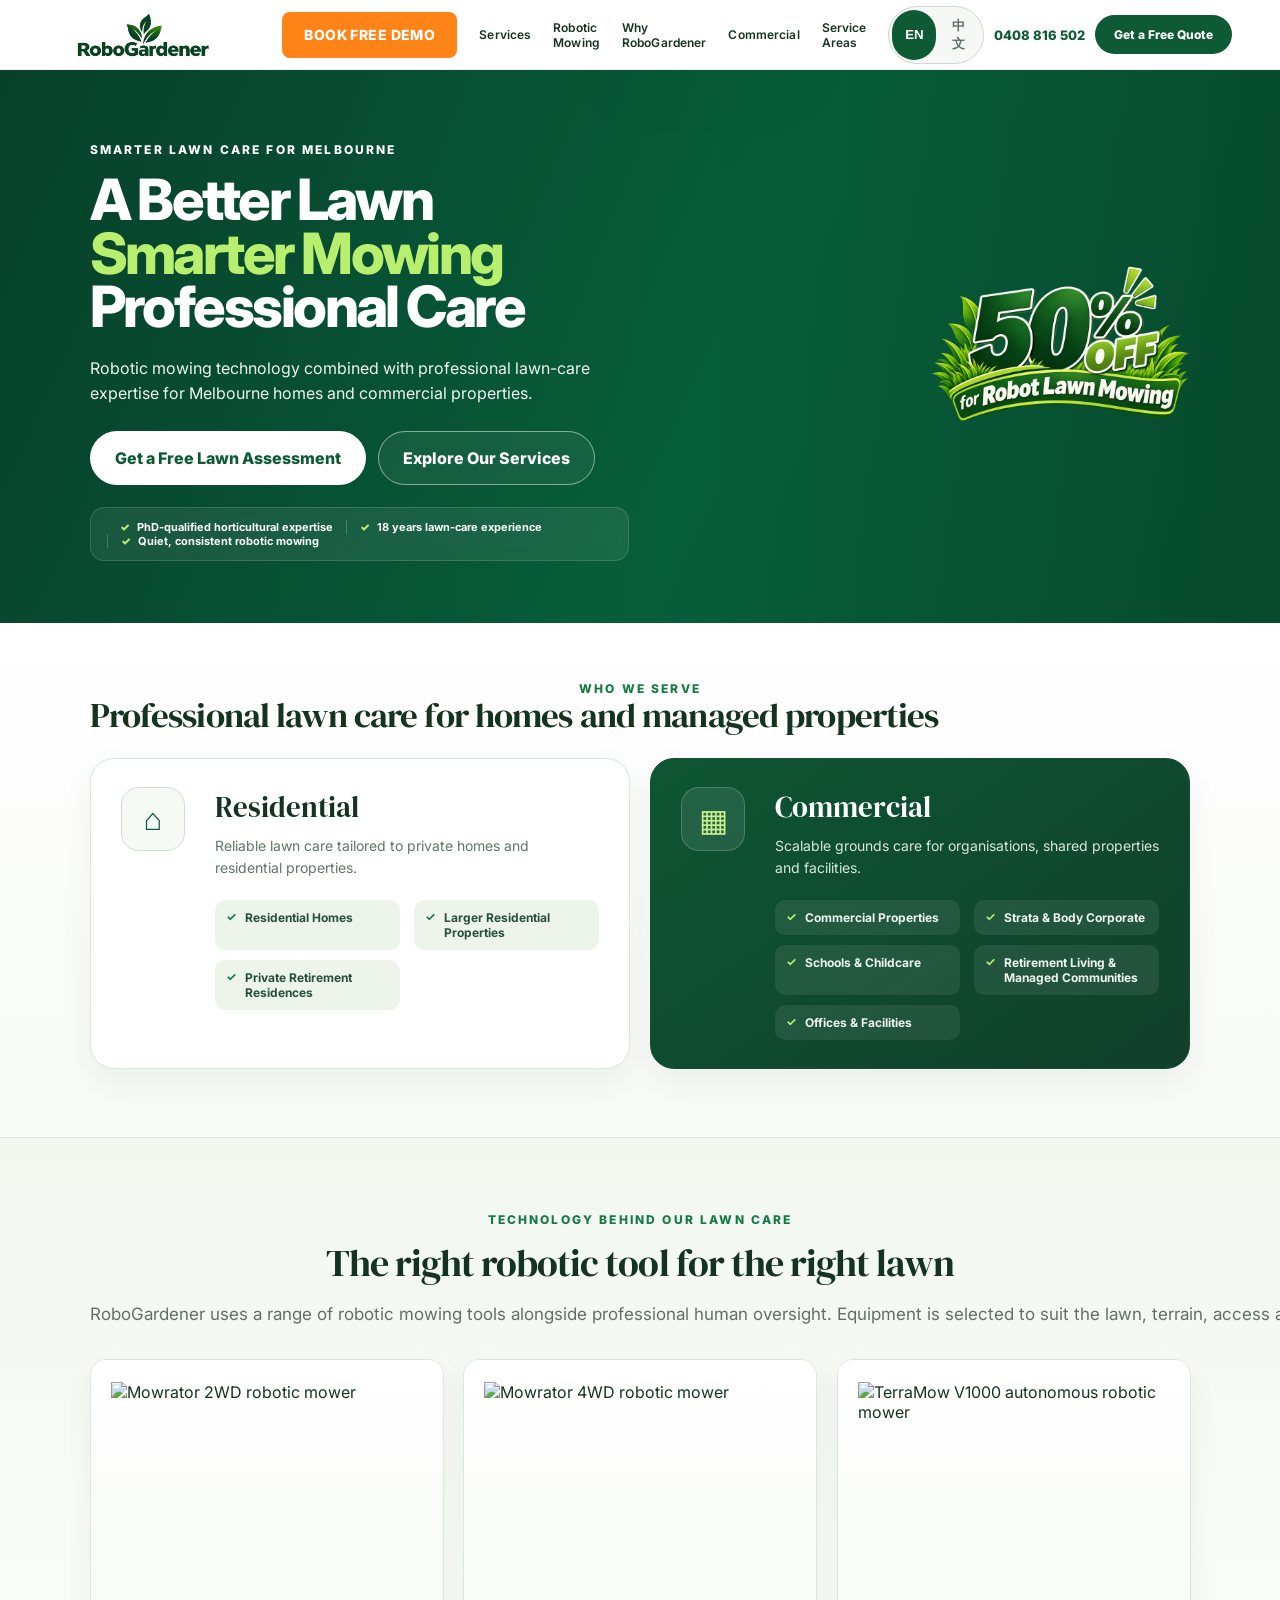
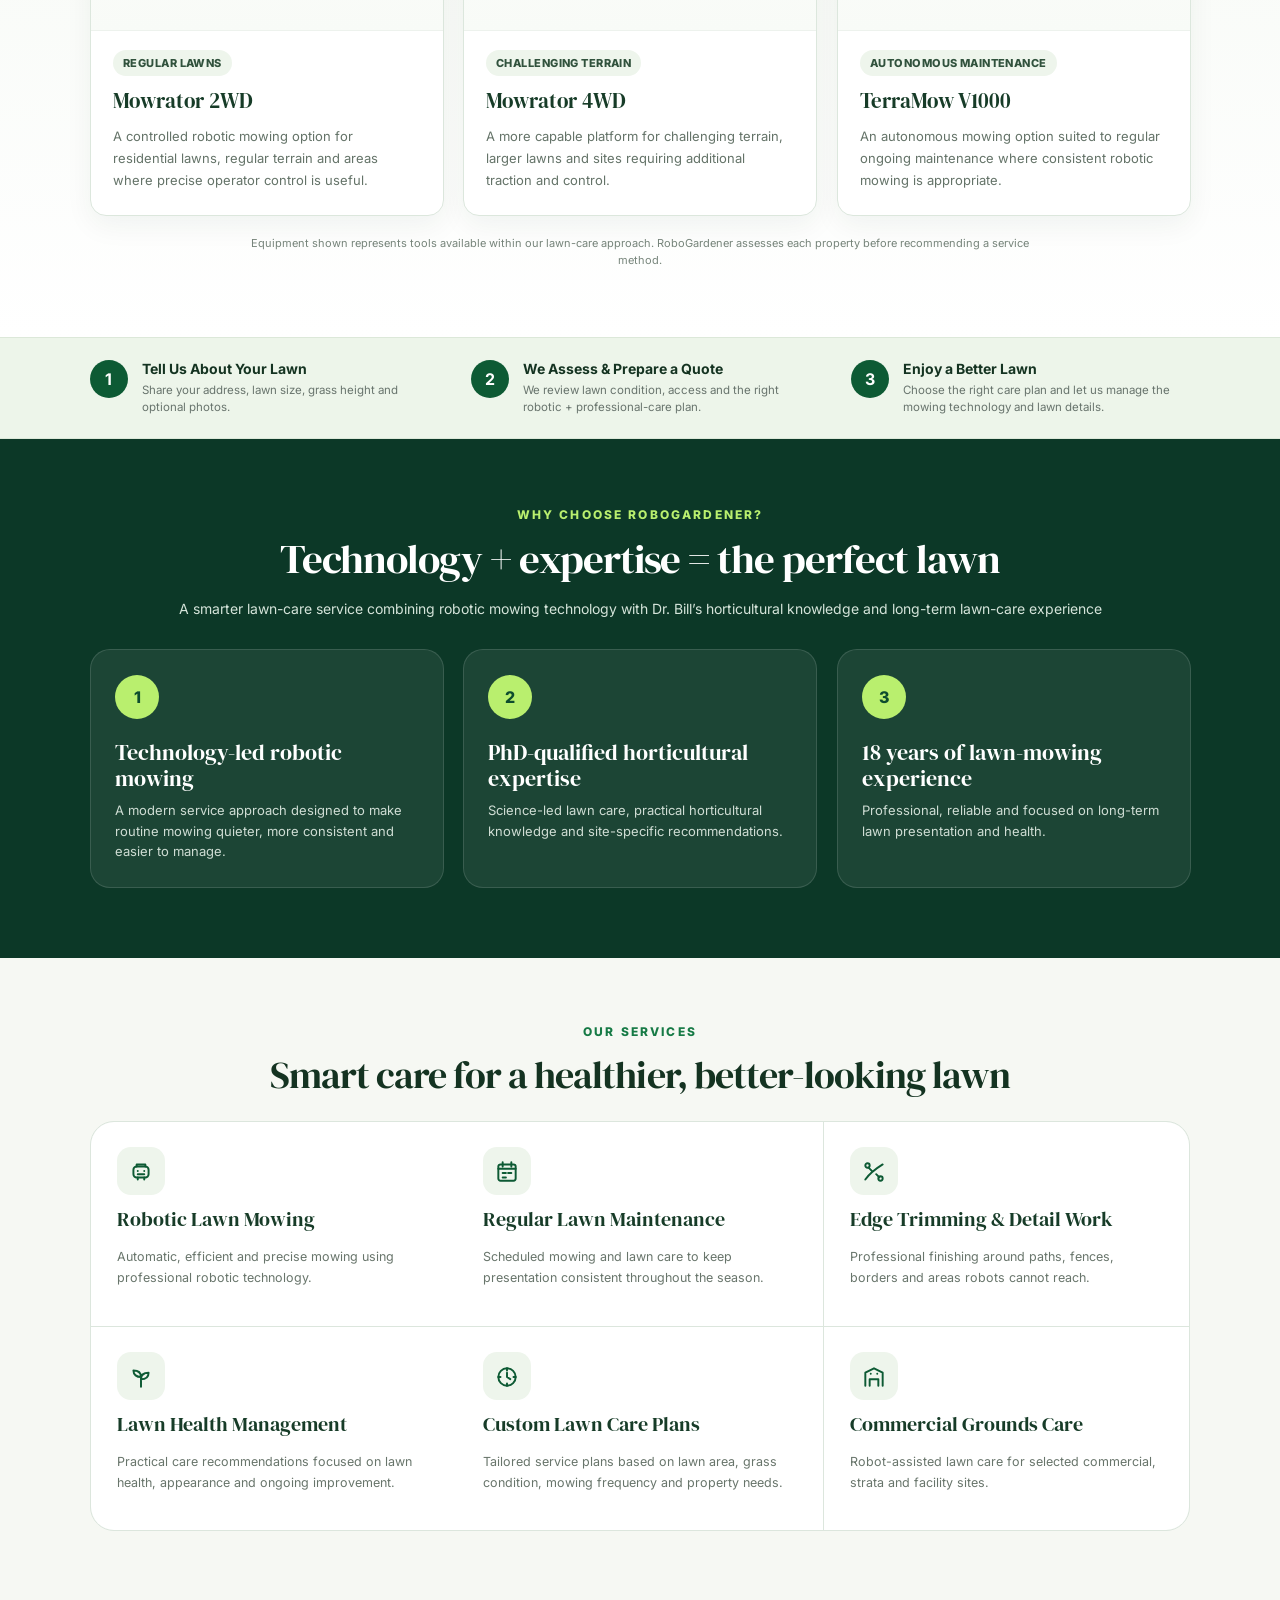
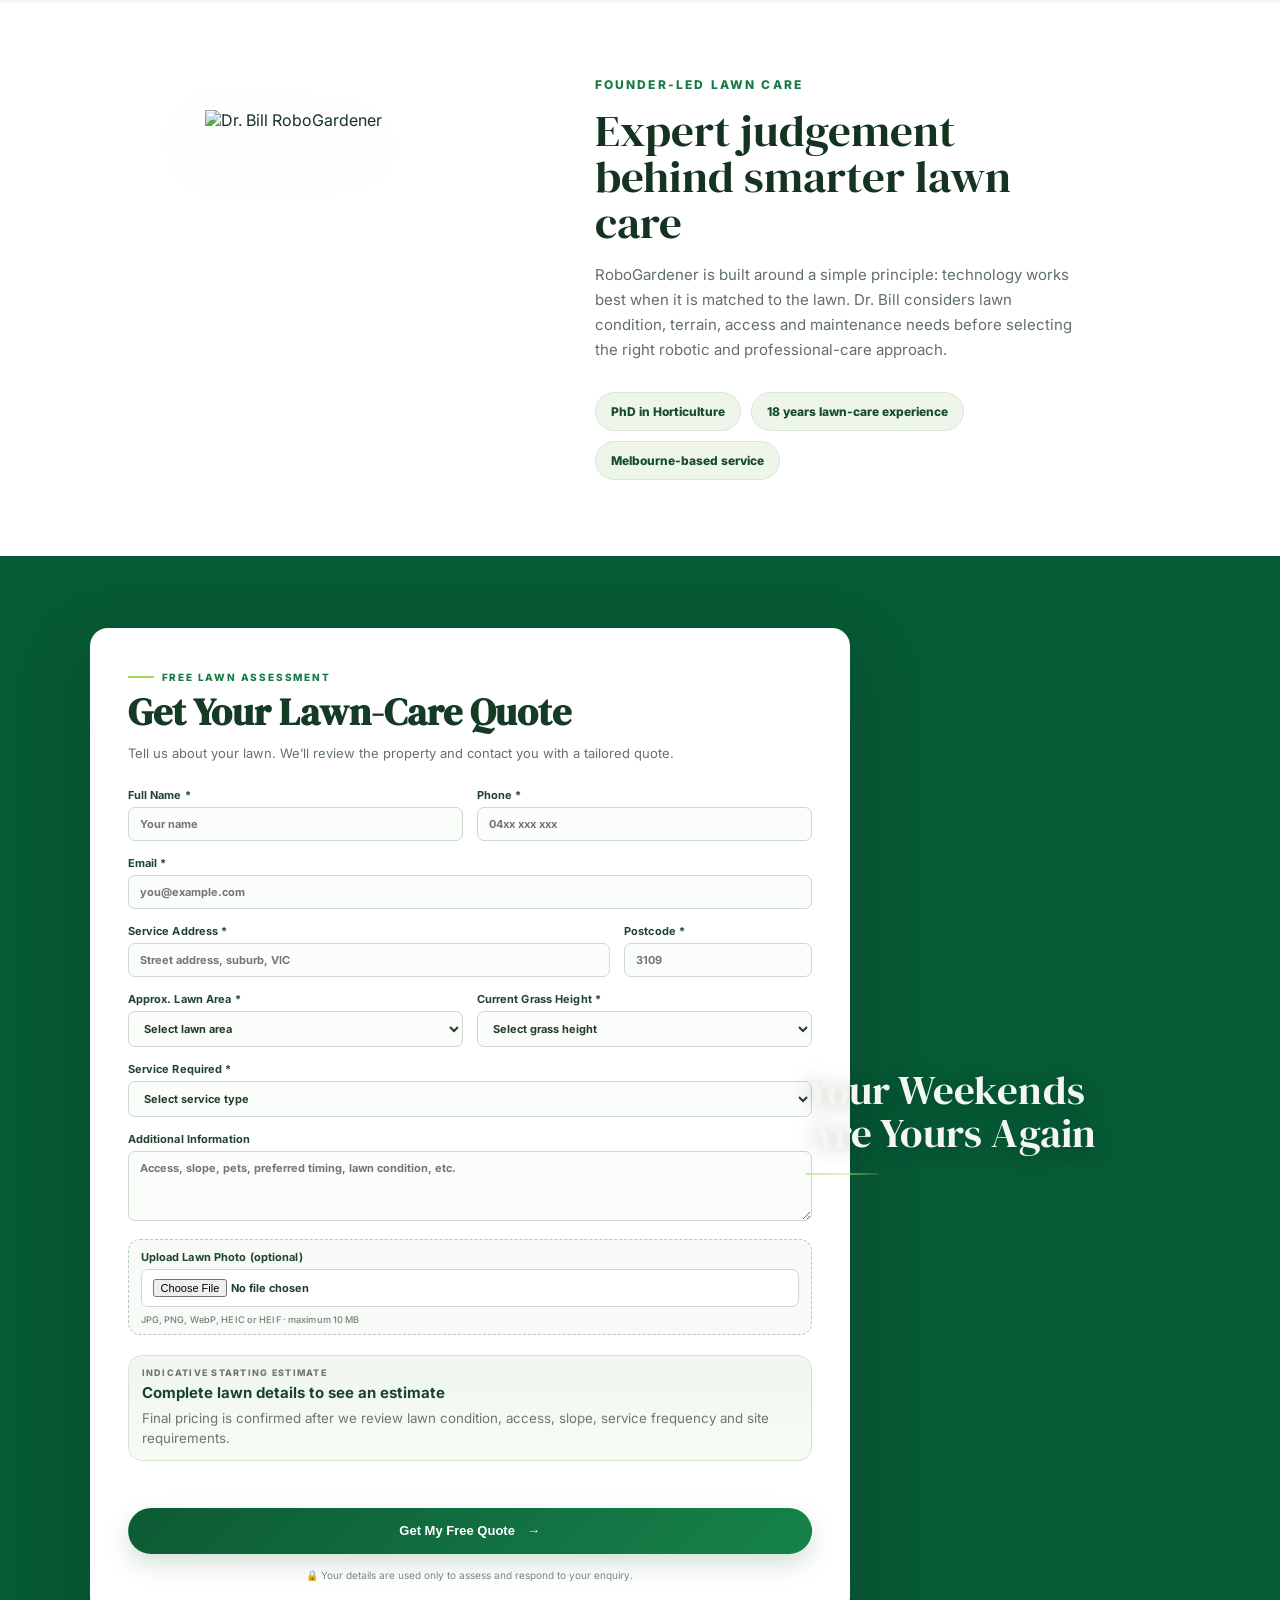
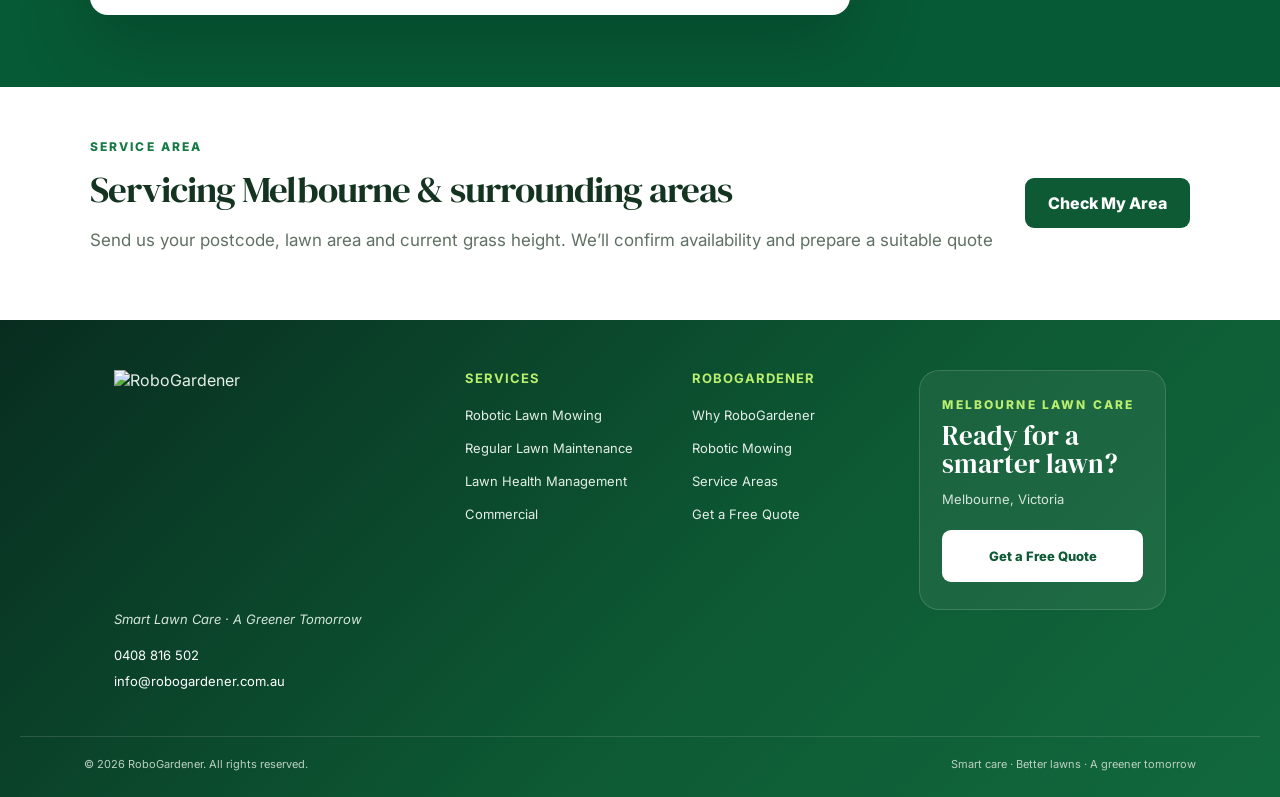
==== commit ef5eece8: "Overlay transparent mowing promotion on hero artwork" ====
--- a/index.html
+++ b/index.html
@@ -49,7 +49,7 @@
   <link rel="preconnect" href="https://fonts.googleapis.com">
   <link rel="preconnect" href="https://fonts.gstatic.com" crossorigin>
   <link href="https://fonts.googleapis.com/css2?family=Inter:wght@400;500;600;700;800&family=DM+Serif+Display&display=swap" rel="stylesheet">
-  <link rel="stylesheet" href="styles.css?v=20261001-6" />
+  <link rel="stylesheet" href="styles.css?v=20261002-1" />
   <script src="https://challenges.cloudflare.com/turnstile/v0/api.js?render=explicit" async defer></script>
 </head>
 <body>
@@ -90,6 +90,7 @@
         </div>
         <div class="hero-trust-card">
           <img width="1024" height="1024" src="assets/dr-gardener-ip-new.png" alt="Dr. Bill — RoboGardener" decoding="async" fetchpriority="high" />
+          <img class="hero-promo-overlay" width="1536" height="1024" src="assets/robot-mowing-50-off.png" alt="50% OFF for Robot Lawn Mowing" decoding="async" />
         </div>
       </div>
     </section>
--- a/styles.css
+++ b/styles.css
@@ -616,3 +616,10 @@
   .steps article{width:100%;max-width:none;min-width:0;justify-self:stretch}
   .steps article>div{min-width:0;flex:1}
 }
+
+/* Promotion layered over the original hero artwork. */
+.hero-trust-card .hero-promo-overlay{
+  position:absolute;top:9%;right:5%;z-index:1;
+  width:44%;height:auto;border-radius:0;object-fit:contain;
+  opacity:1;filter:none;pointer-events:none;
+}
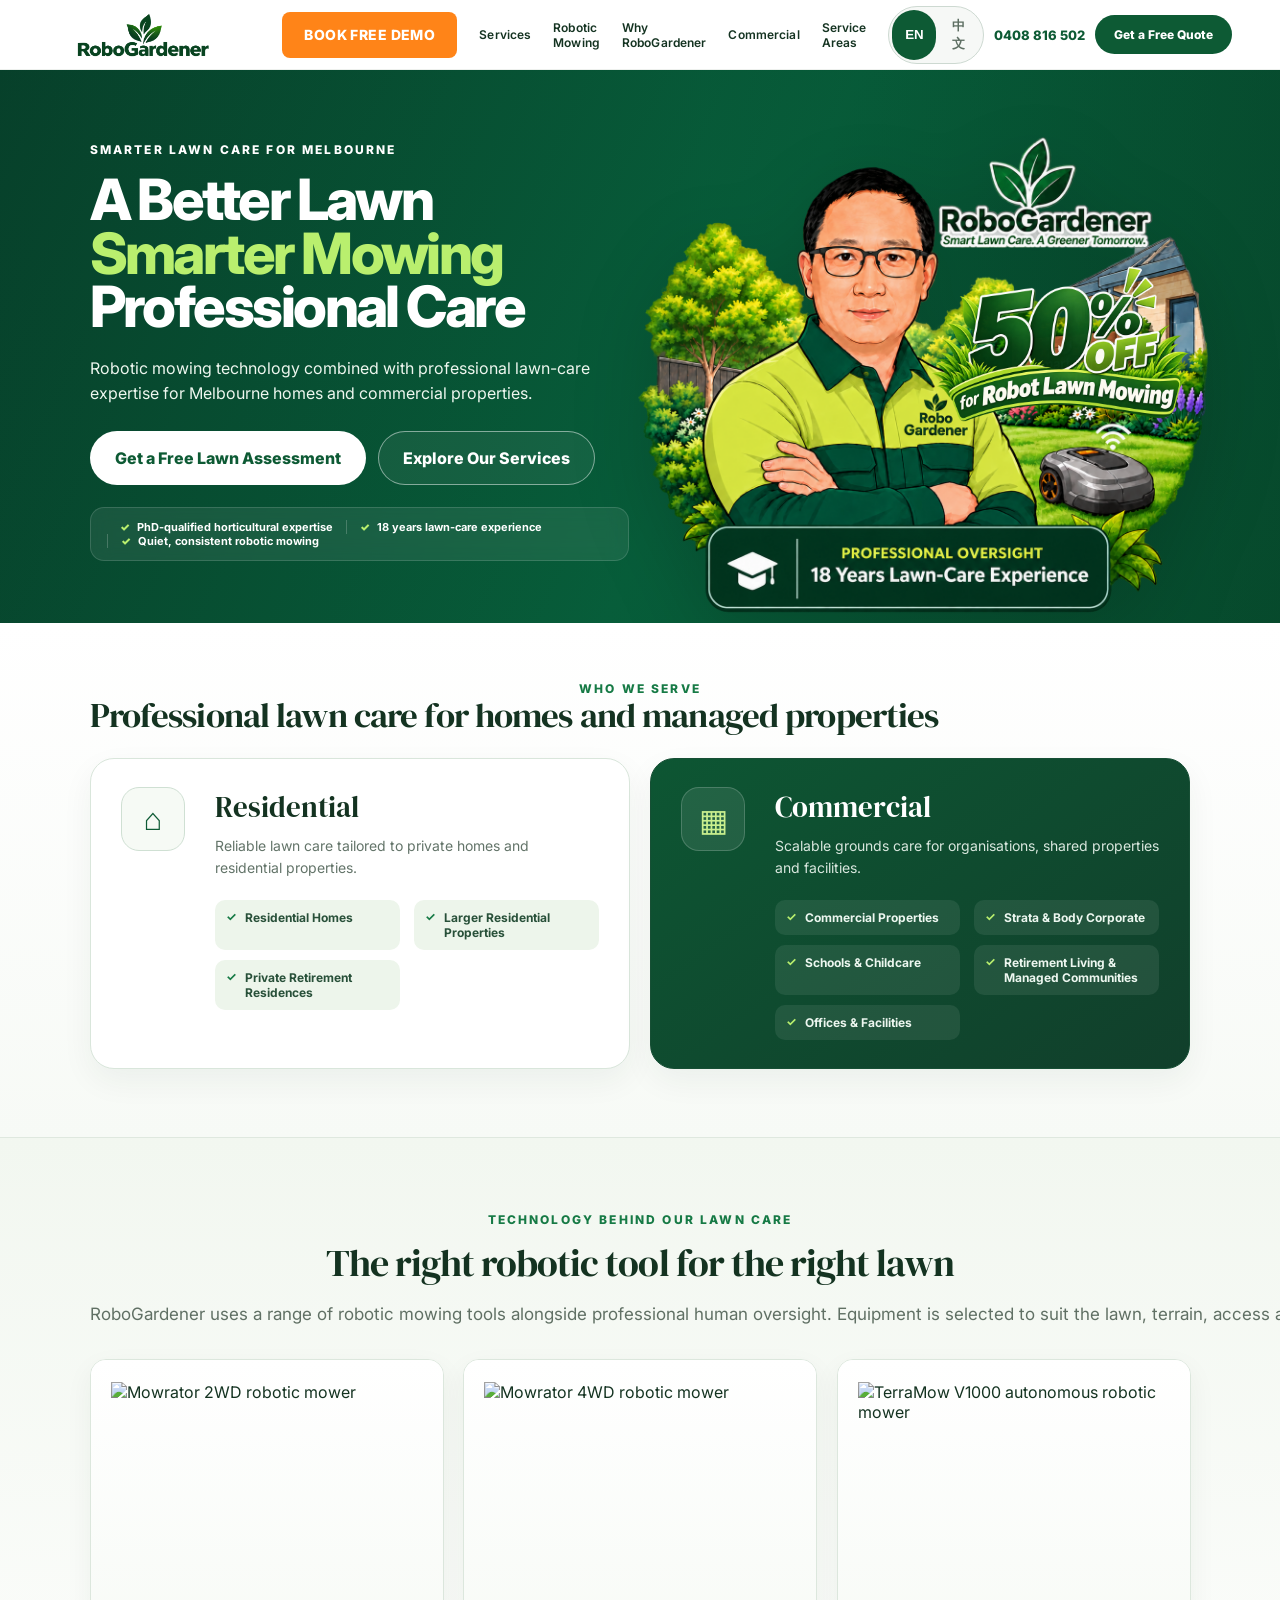
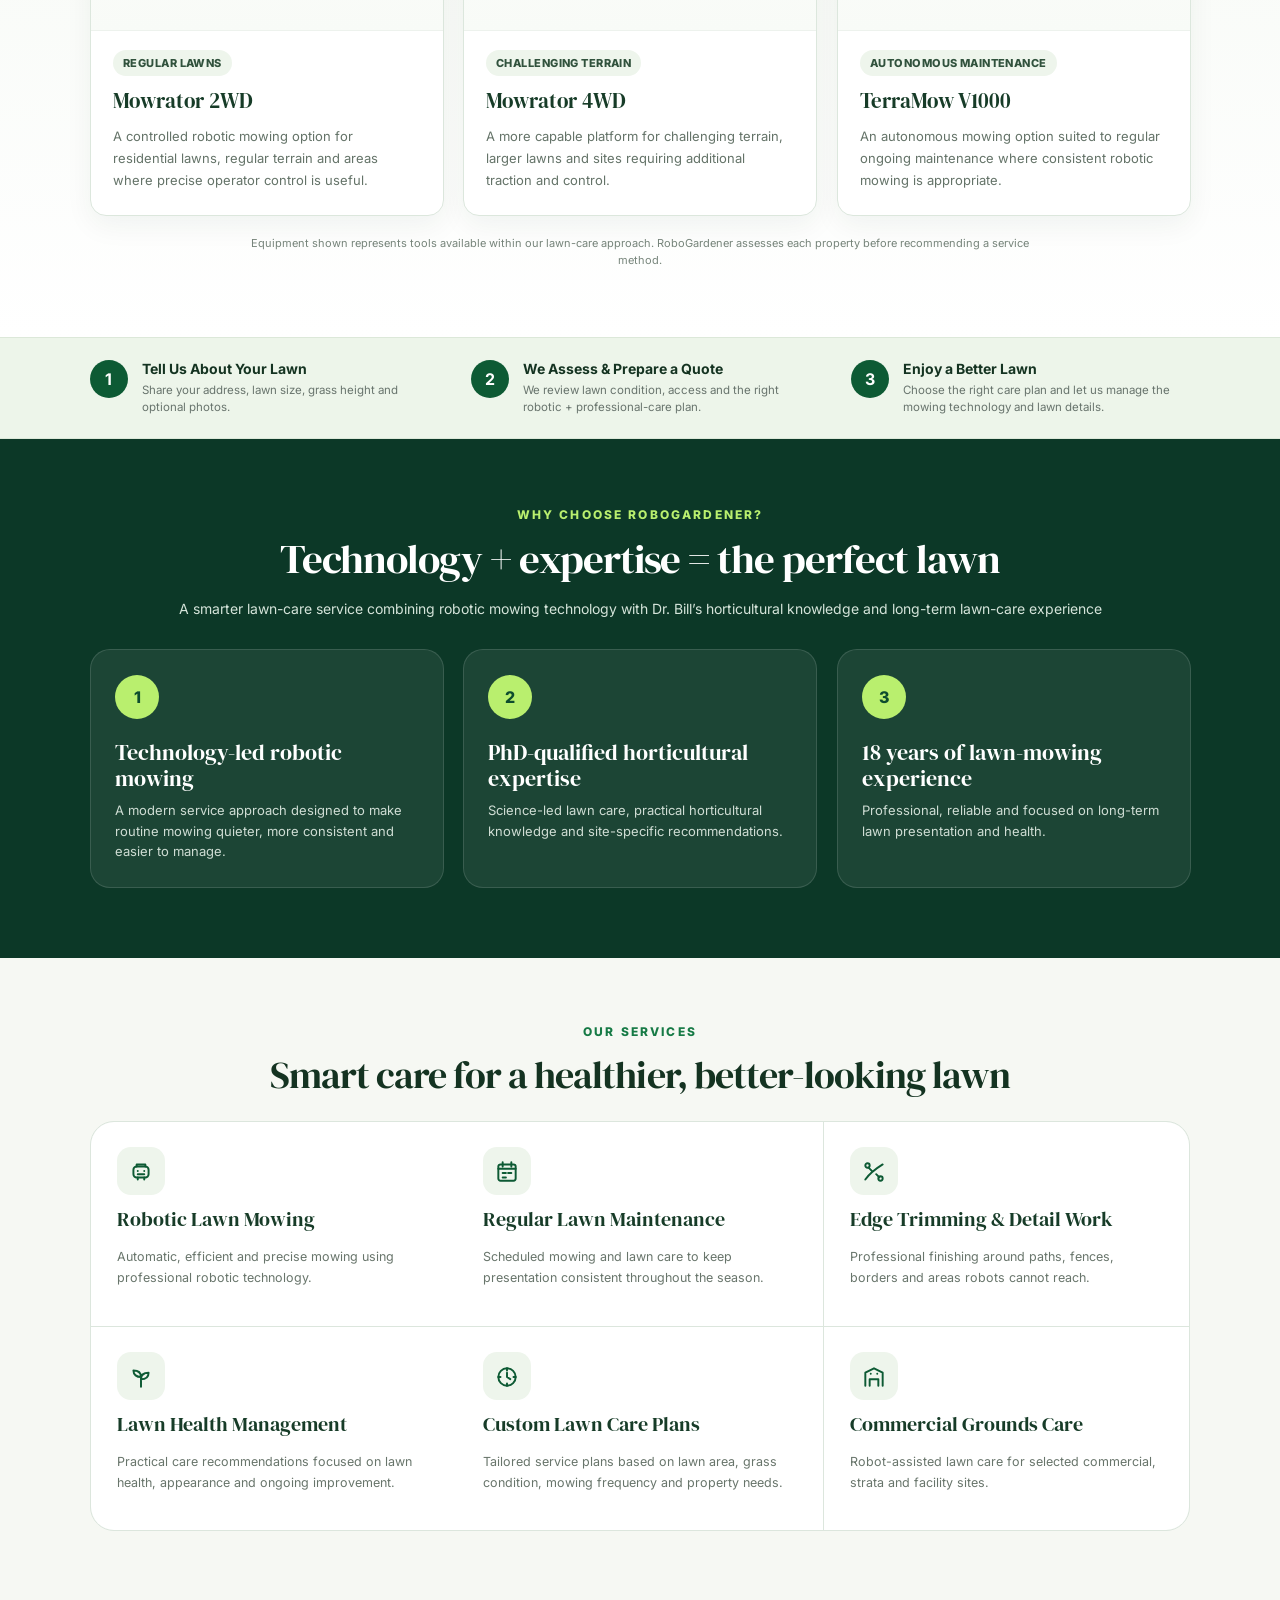
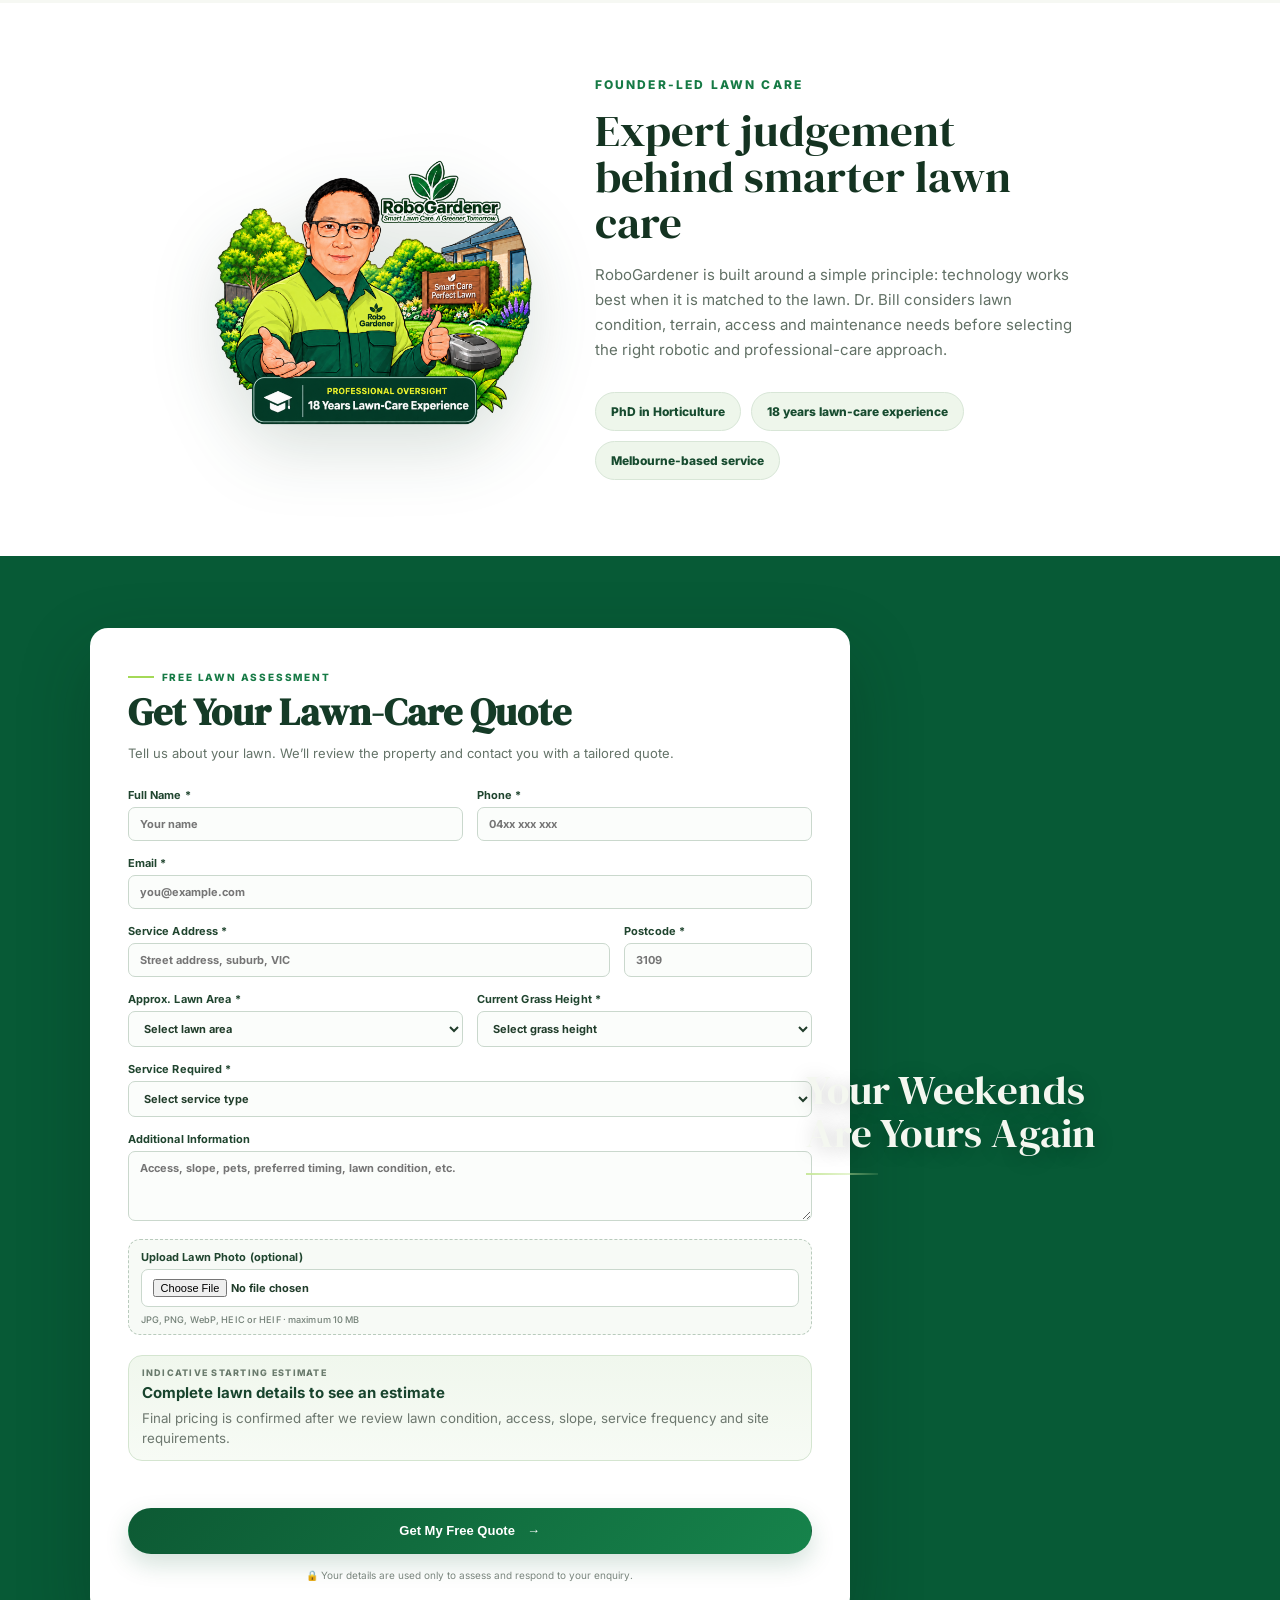
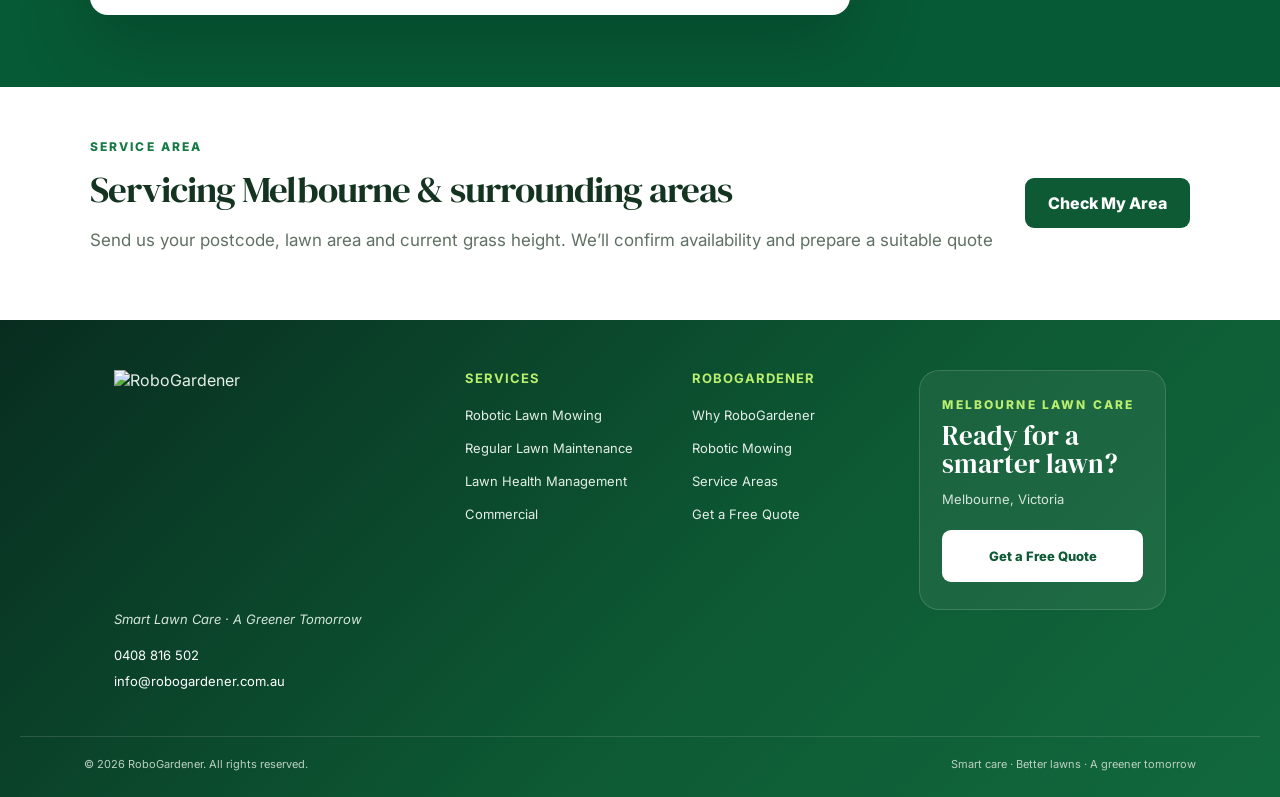
==== commit 06ebf1e7: "Anchor mobile promotion to hero artwork consistently" ====
--- a/index.html
+++ b/index.html
@@ -49,7 +49,7 @@
   <link rel="preconnect" href="https://fonts.googleapis.com">
   <link rel="preconnect" href="https://fonts.gstatic.com" crossorigin>
   <link href="https://fonts.googleapis.com/css2?family=Inter:wght@400;500;600;700;800&family=DM+Serif+Display&display=swap" rel="stylesheet">
-  <link rel="stylesheet" href="styles.css?v=20261002-1" />
+  <link rel="stylesheet" href="styles.css?v=20261002-2" />
   <script src="https://challenges.cloudflare.com/turnstile/v0/api.js?render=explicit" async defer></script>
 </head>
 <body>
--- a/styles.css
+++ b/styles.css
@@ -623,3 +623,10 @@
   width:44%;height:auto;border-radius:0;object-fit:contain;
   opacity:1;filter:none;pointer-events:none;
 }
+
+/* Keep the mobile promotion anchored to the artwork, as on desktop. */
+@media(max-width:720px){
+  .hero-trust-card{display:block;top:auto}
+  .hero-trust-card>img:not(.hero-promo-overlay){display:block;width:100%;height:auto}
+  .hero-trust-card .hero-promo-overlay{top:9%;right:5%;width:44%}
+}
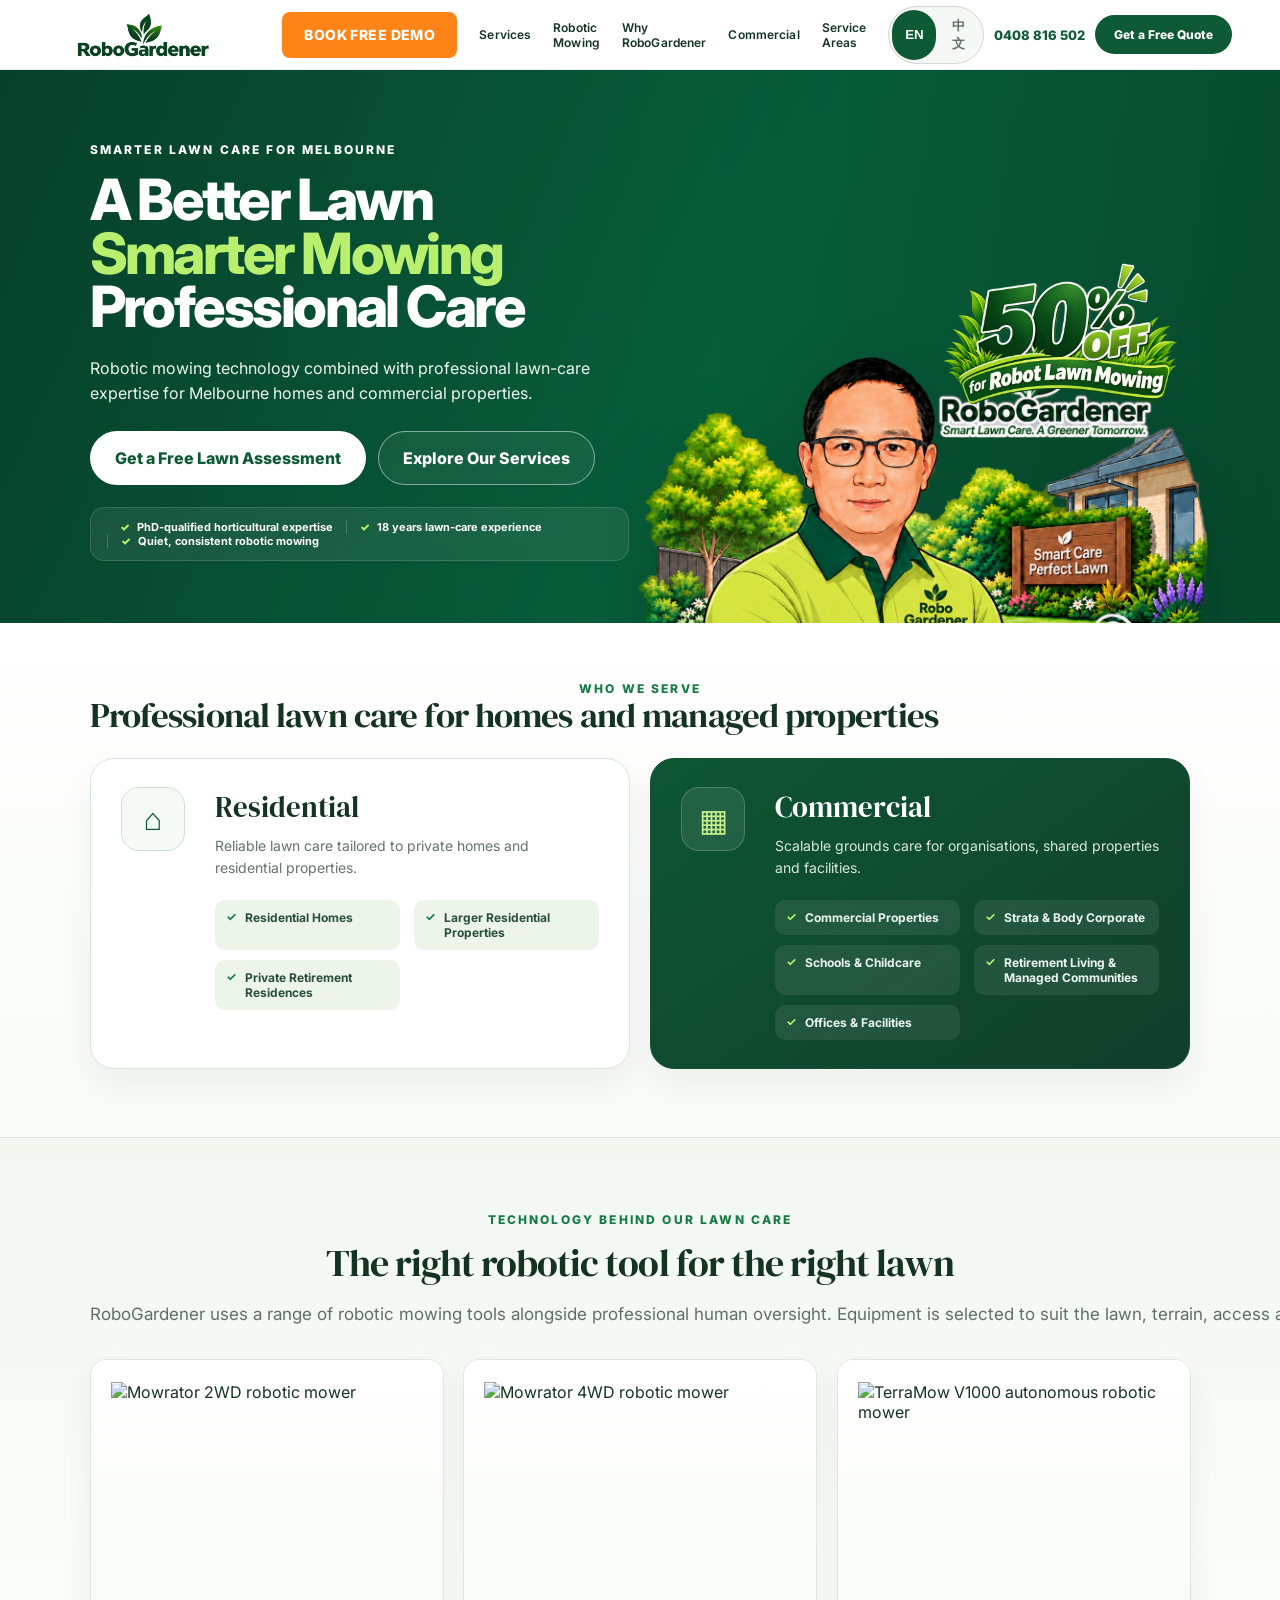
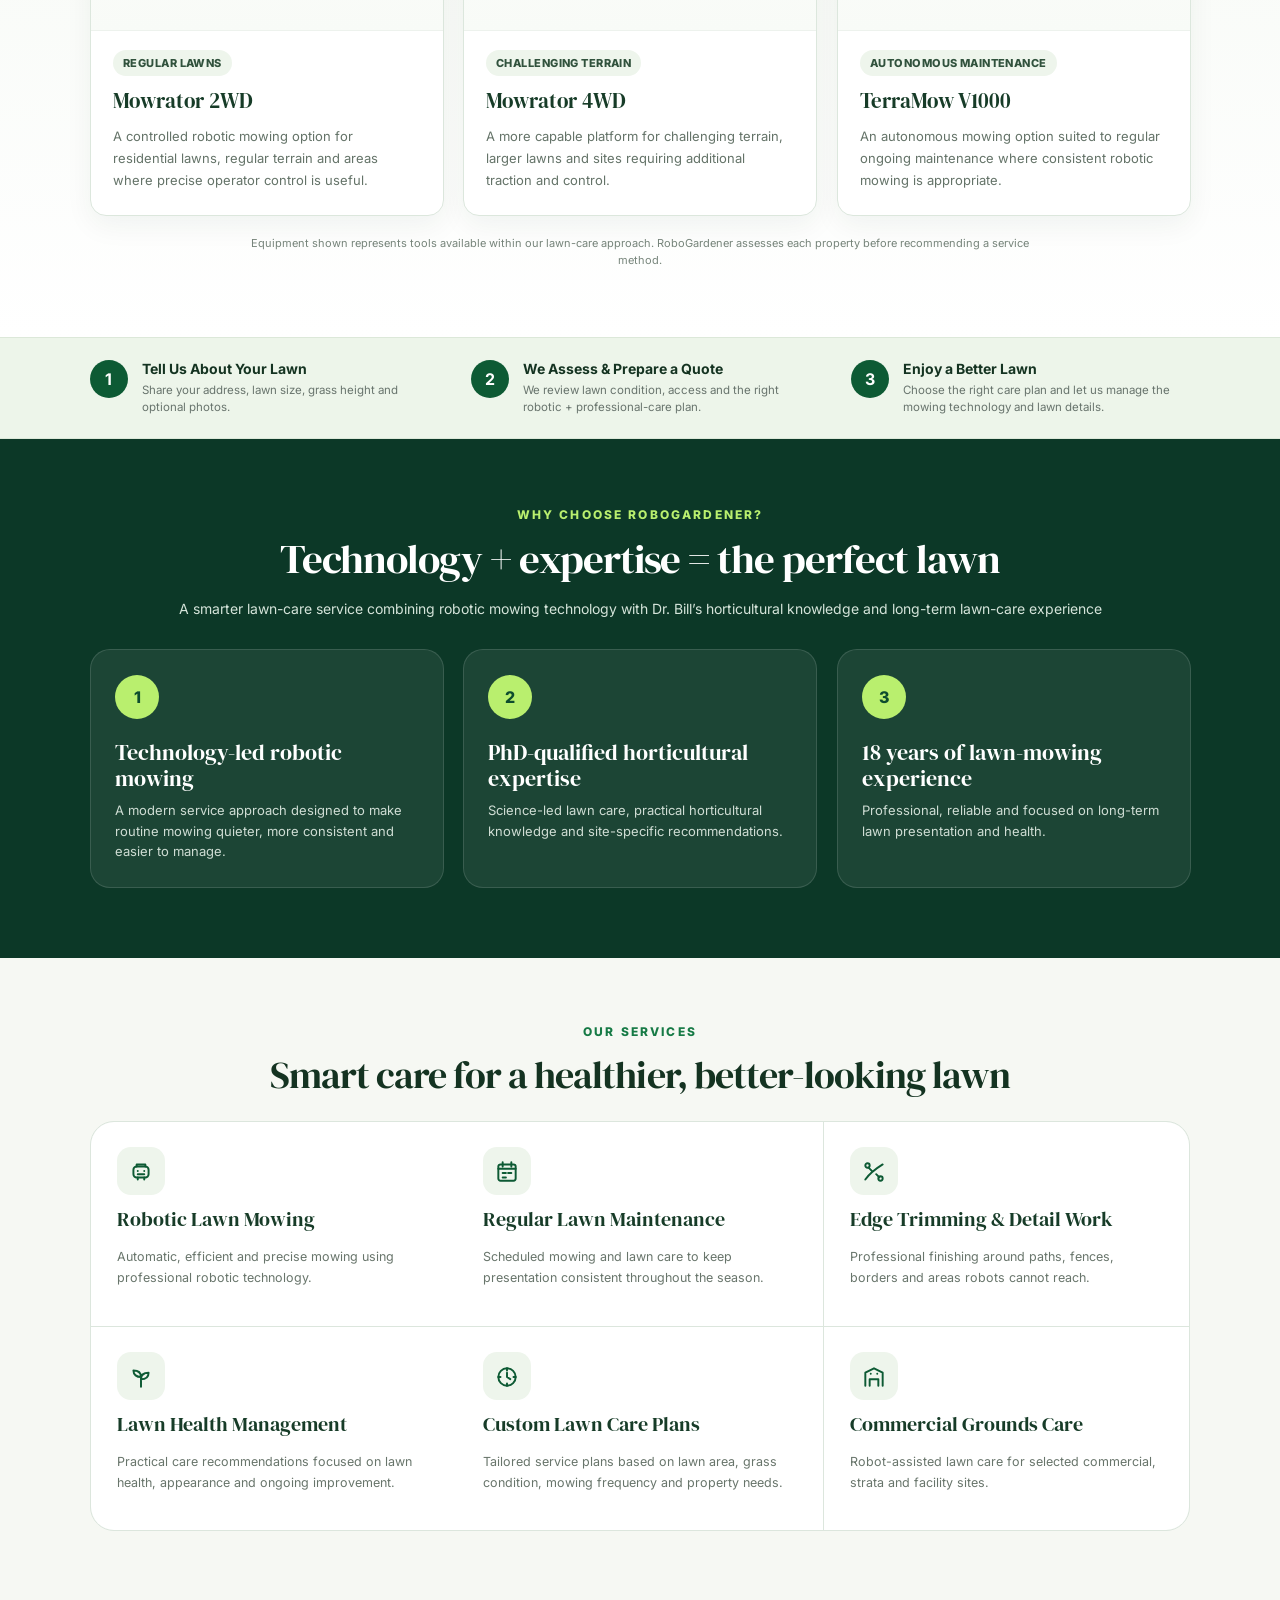
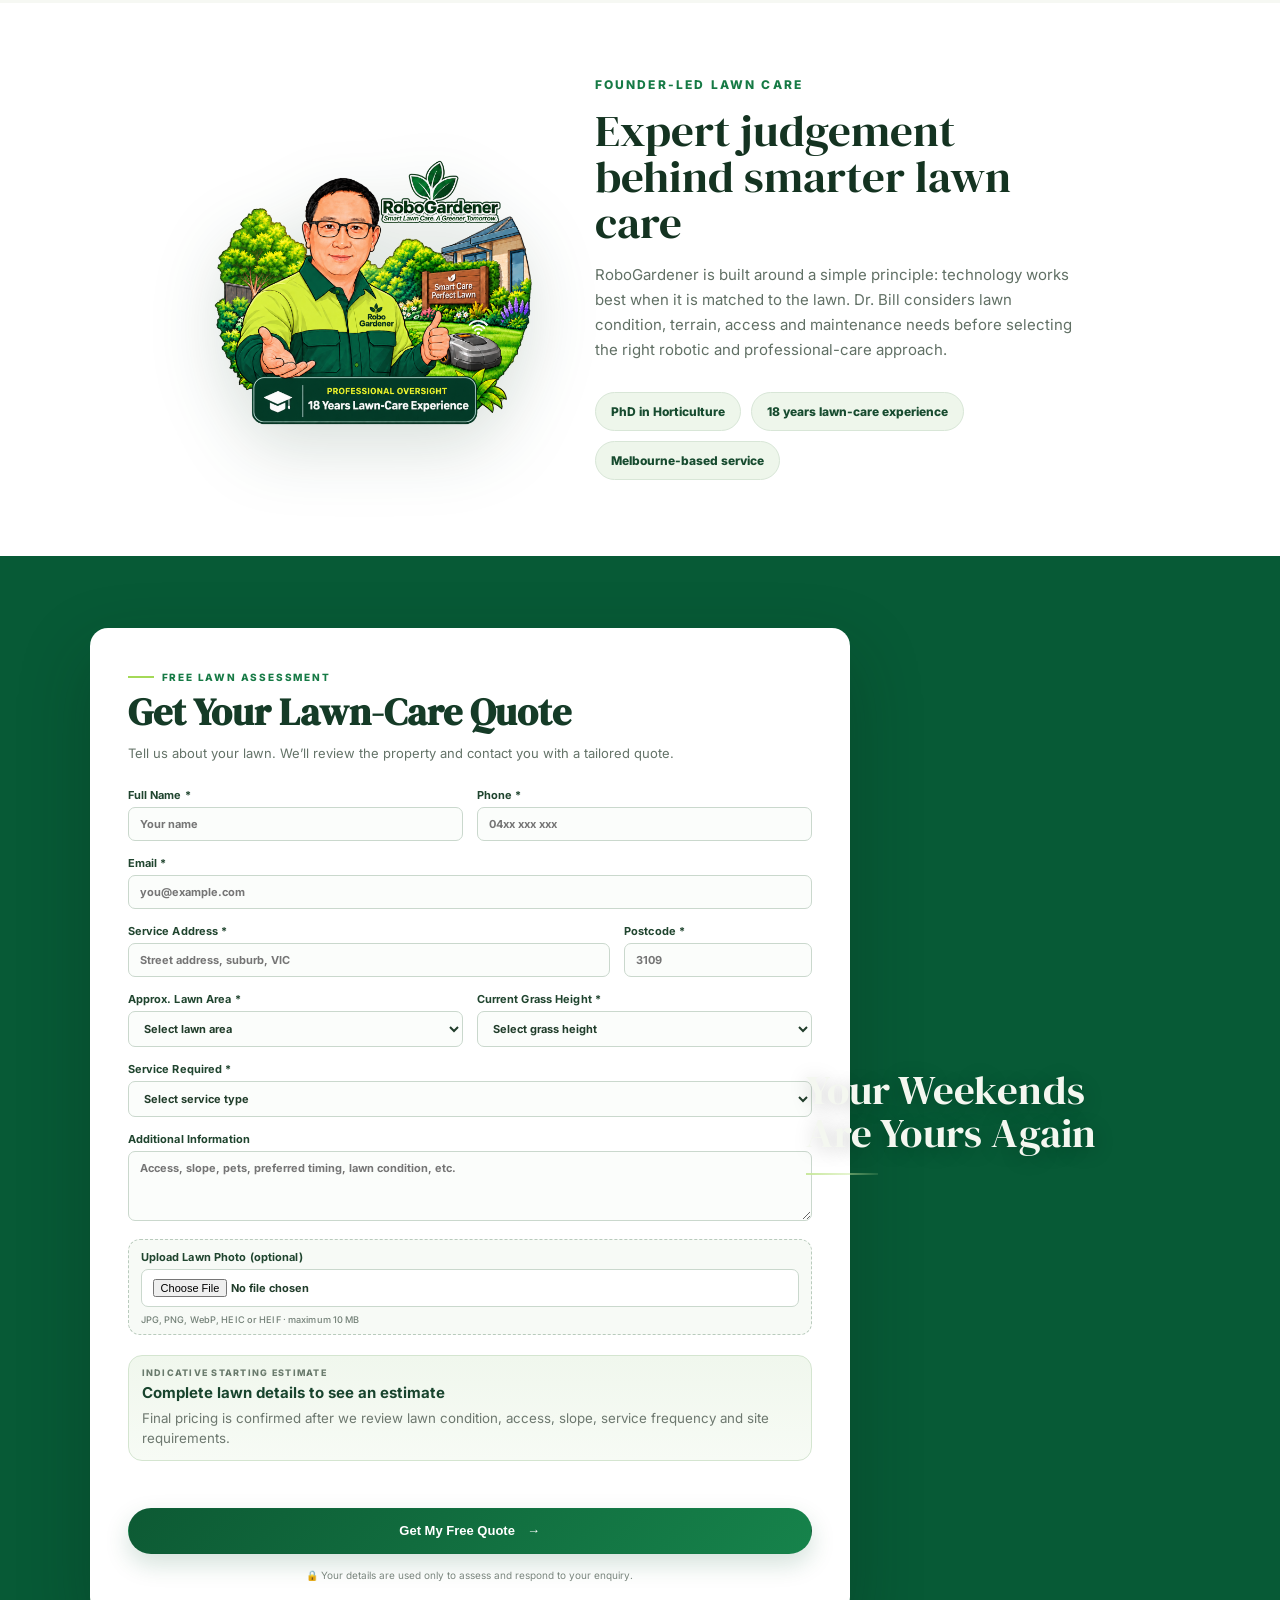
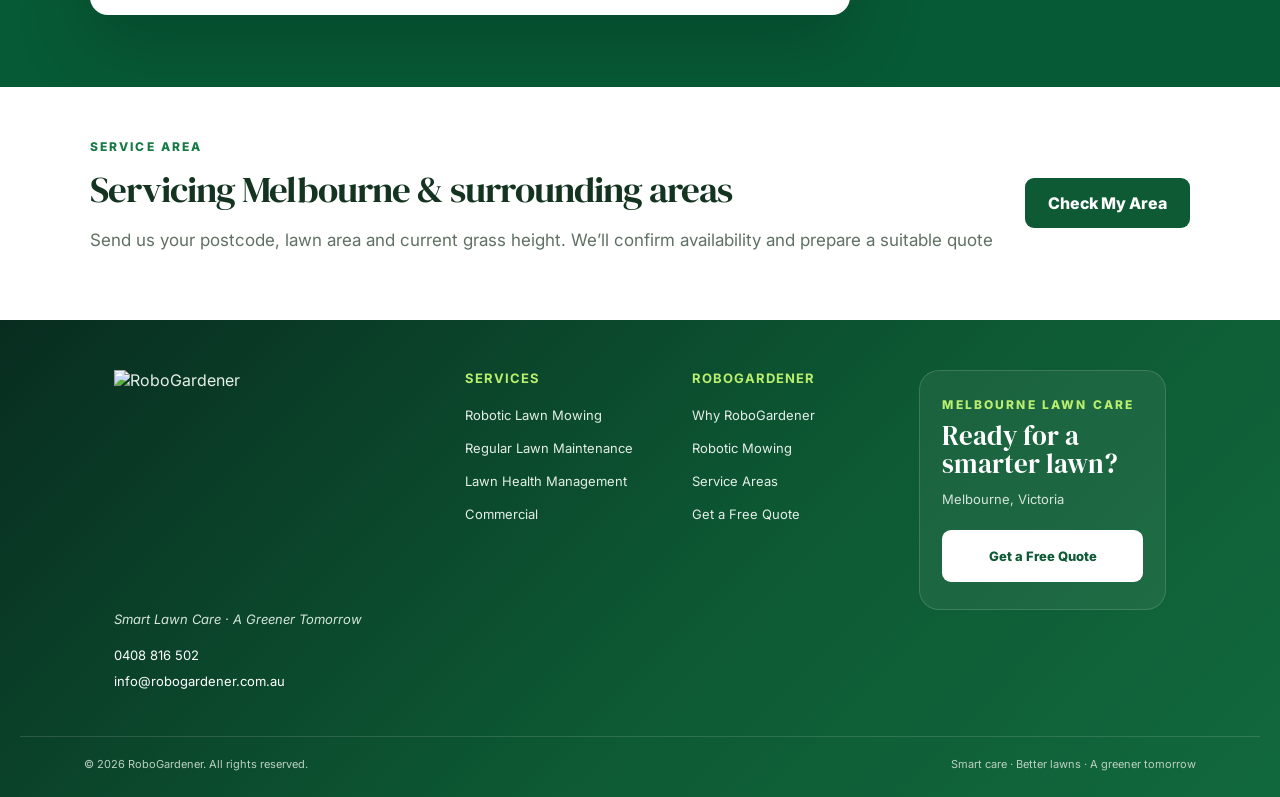
==== commit 2d9b5c32: "Align promotion overlay with original artwork logo" ====
--- a/index.html
+++ b/index.html
@@ -49,7 +49,7 @@
   <link rel="preconnect" href="https://fonts.googleapis.com">
   <link rel="preconnect" href="https://fonts.gstatic.com" crossorigin>
   <link href="https://fonts.googleapis.com/css2?family=Inter:wght@400;500;600;700;800&family=DM+Serif+Display&display=swap" rel="stylesheet">
-  <link rel="stylesheet" href="styles.css?v=20261002-2" />
+  <link rel="stylesheet" href="styles.css?v=20261002-3" />
   <script src="https://challenges.cloudflare.com/turnstile/v0/api.js?render=explicit" async defer></script>
 </head>
 <body>
--- a/styles.css
+++ b/styles.css
@@ -619,8 +619,8 @@
 
 /* Promotion layered over the original hero artwork. */
 .hero-trust-card .hero-promo-overlay{
-  position:absolute;top:9%;right:5%;z-index:1;
-  width:44%;height:auto;border-radius:0;object-fit:contain;
+  position:absolute;top:8%;right:7%;bottom:auto;left:auto;transform:none;z-index:1;
+  width:40%;height:auto;border-radius:0;object-fit:contain;
   opacity:1;filter:none;pointer-events:none;
 }
 
@@ -628,5 +628,9 @@
 @media(max-width:720px){
   .hero-trust-card{display:block;top:auto}
   .hero-trust-card>img:not(.hero-promo-overlay){display:block;width:100%;height:auto}
-  .hero-trust-card .hero-promo-overlay{top:9%;right:5%;width:44%}
-}
+  .hero-trust-card .hero-promo-overlay{top:8%;right:7%;width:40%}
+}
+
+/* Use the square artwork itself as the promotion coordinate space. */
+.hero-trust-card{display:block;aspect-ratio:1 / 1}
+.hero-trust-card>img:not(.hero-promo-overlay){width:100%;height:auto;display:block}
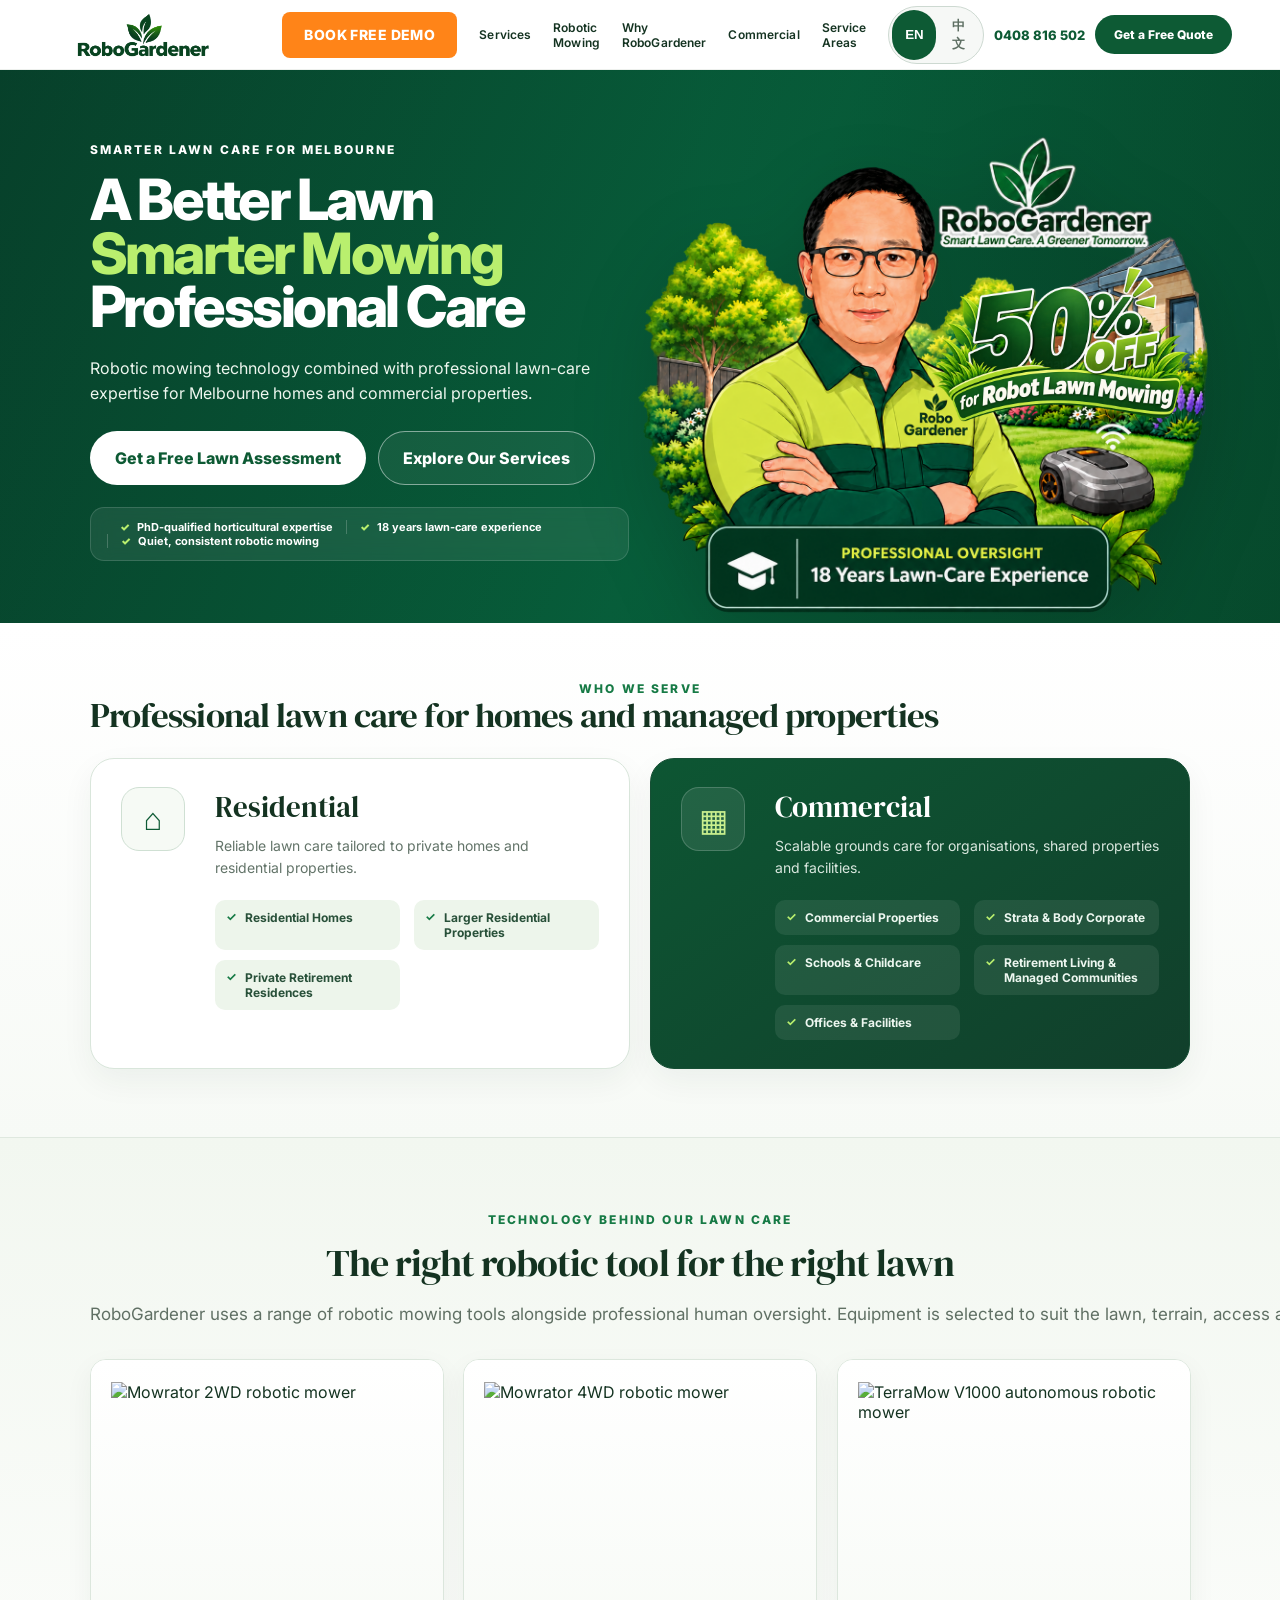
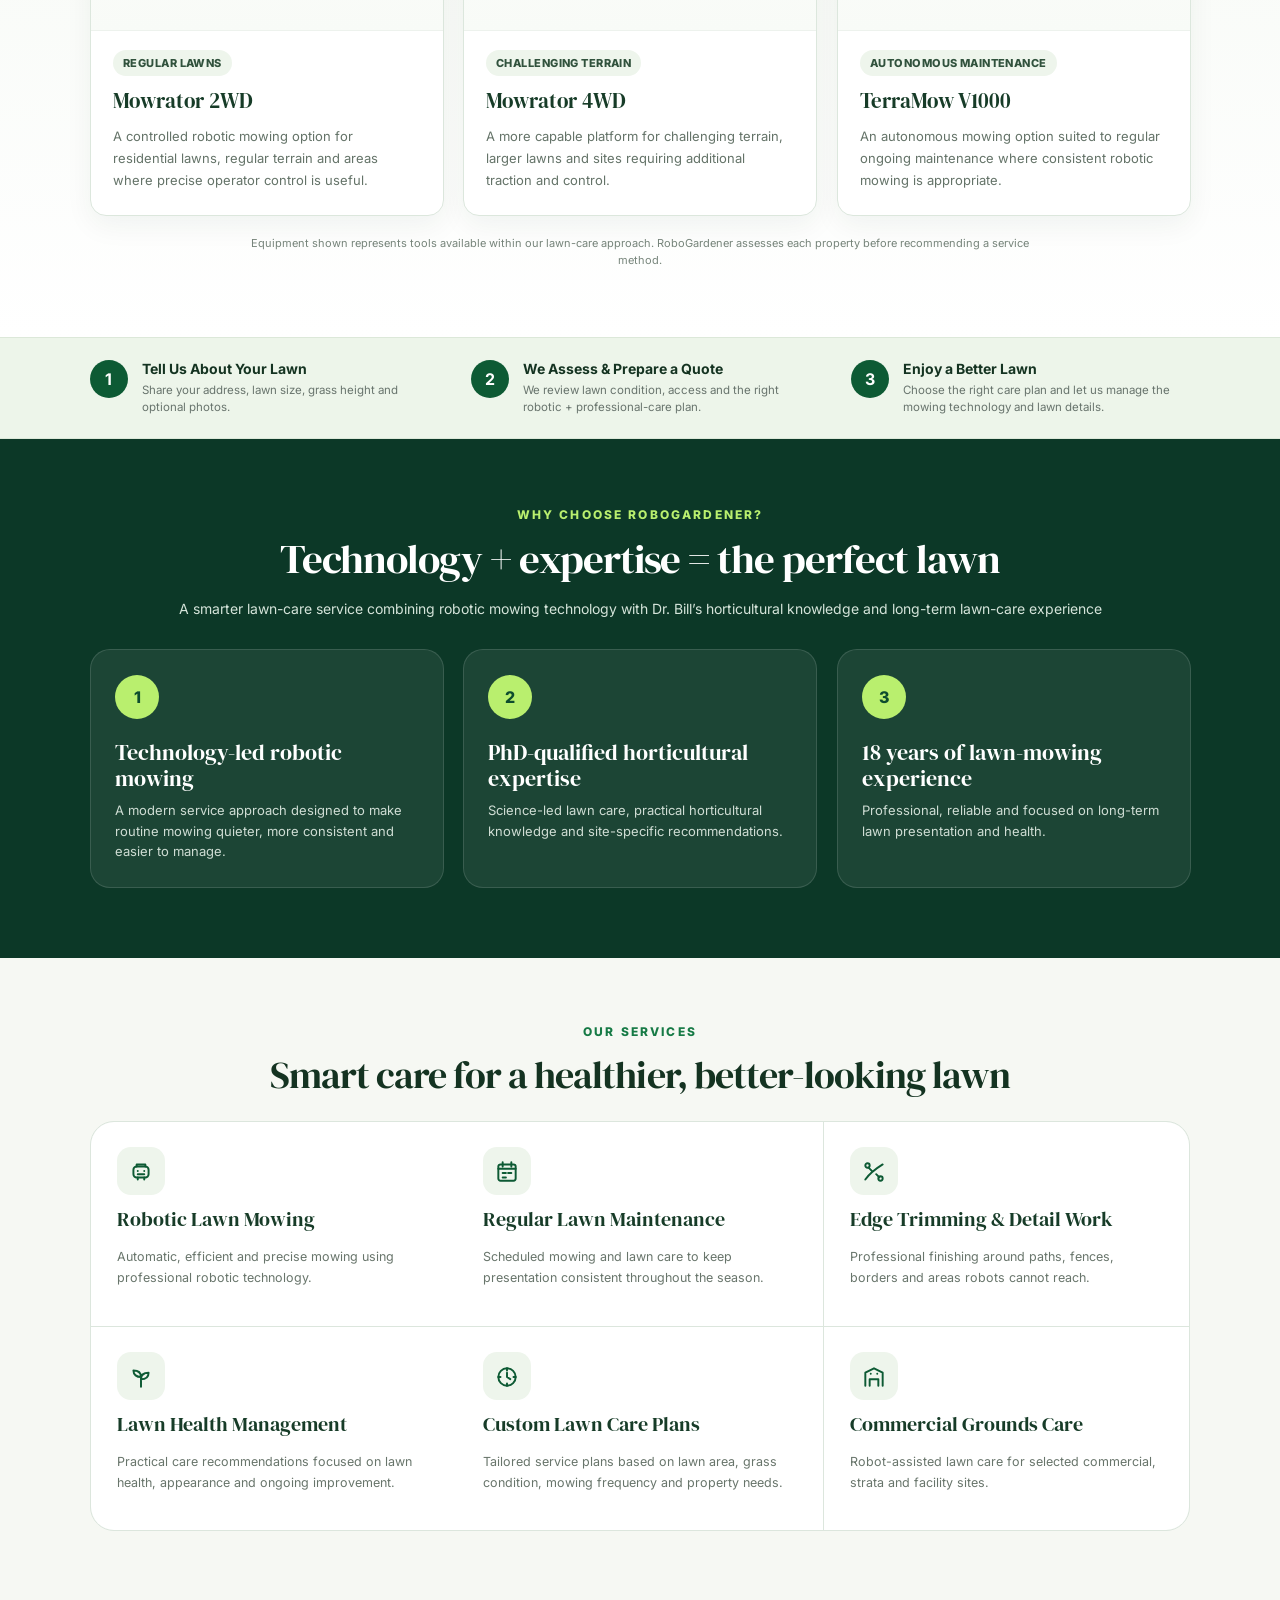
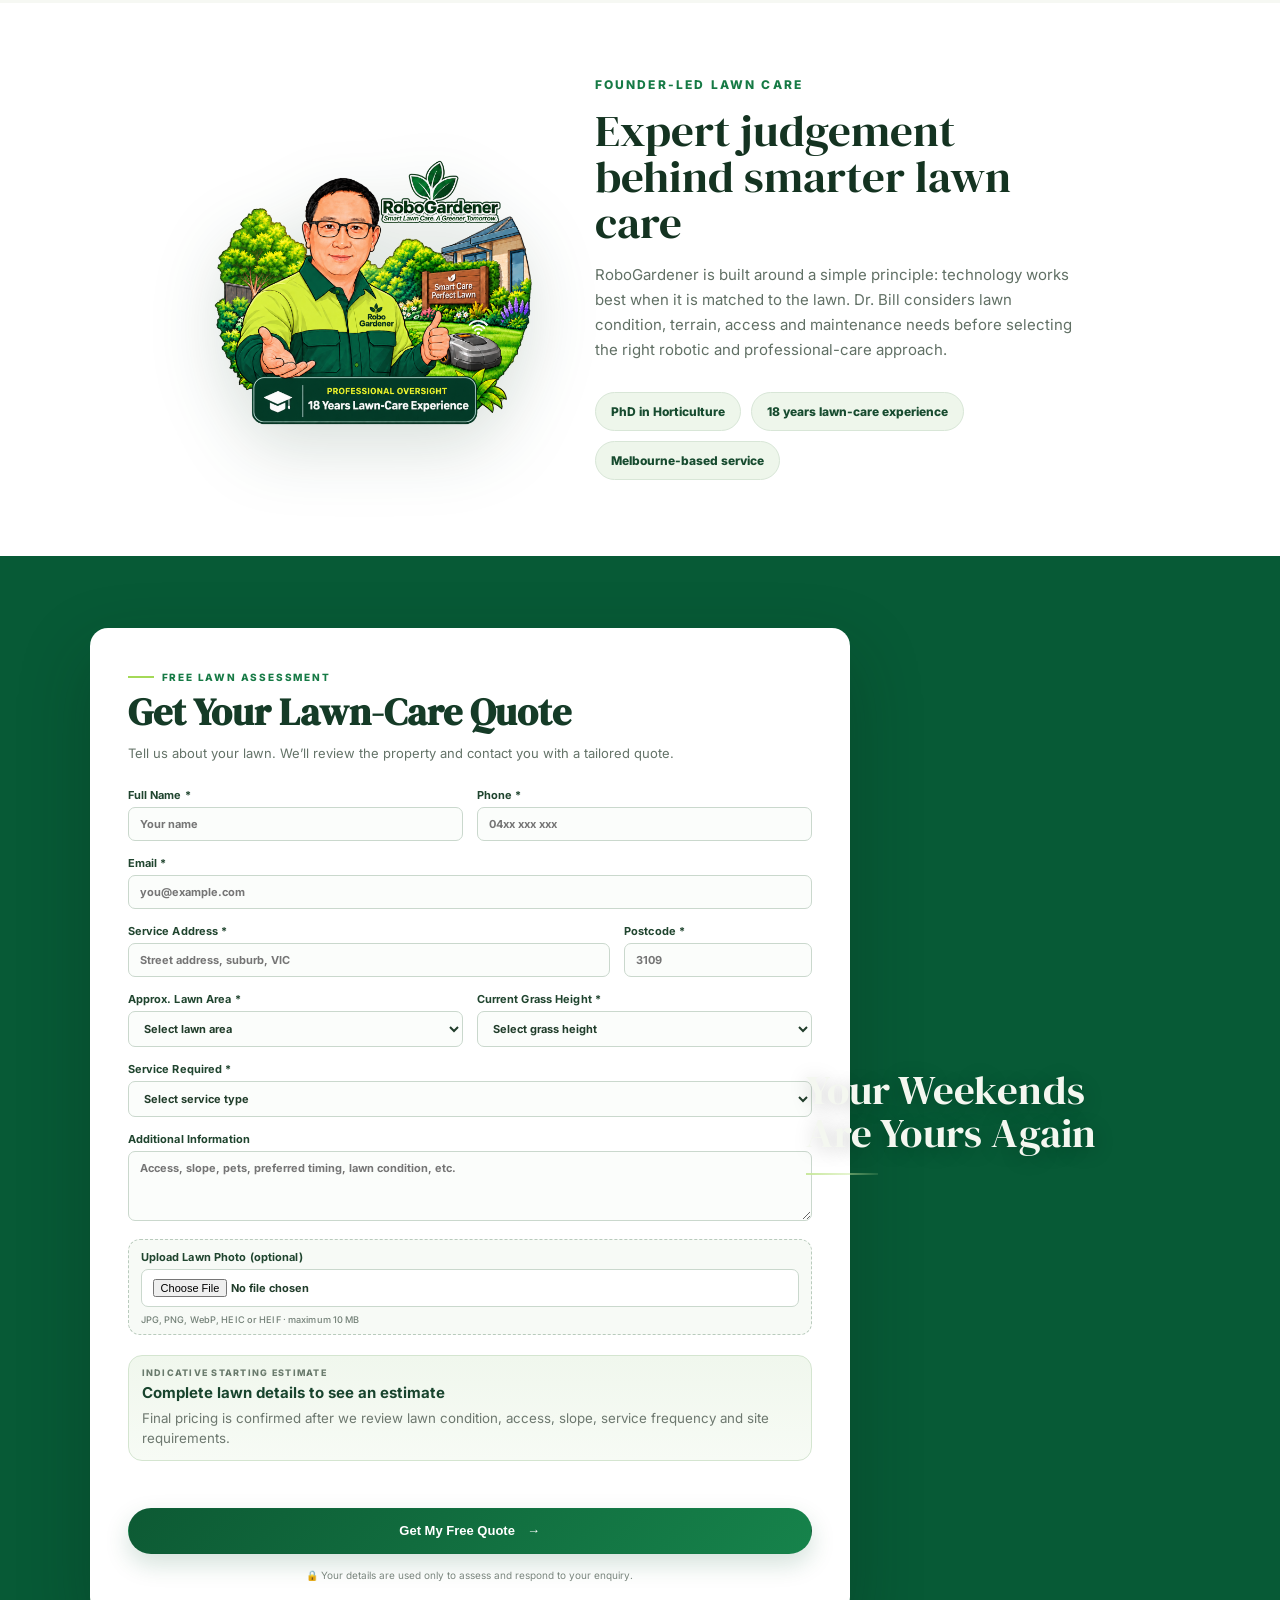
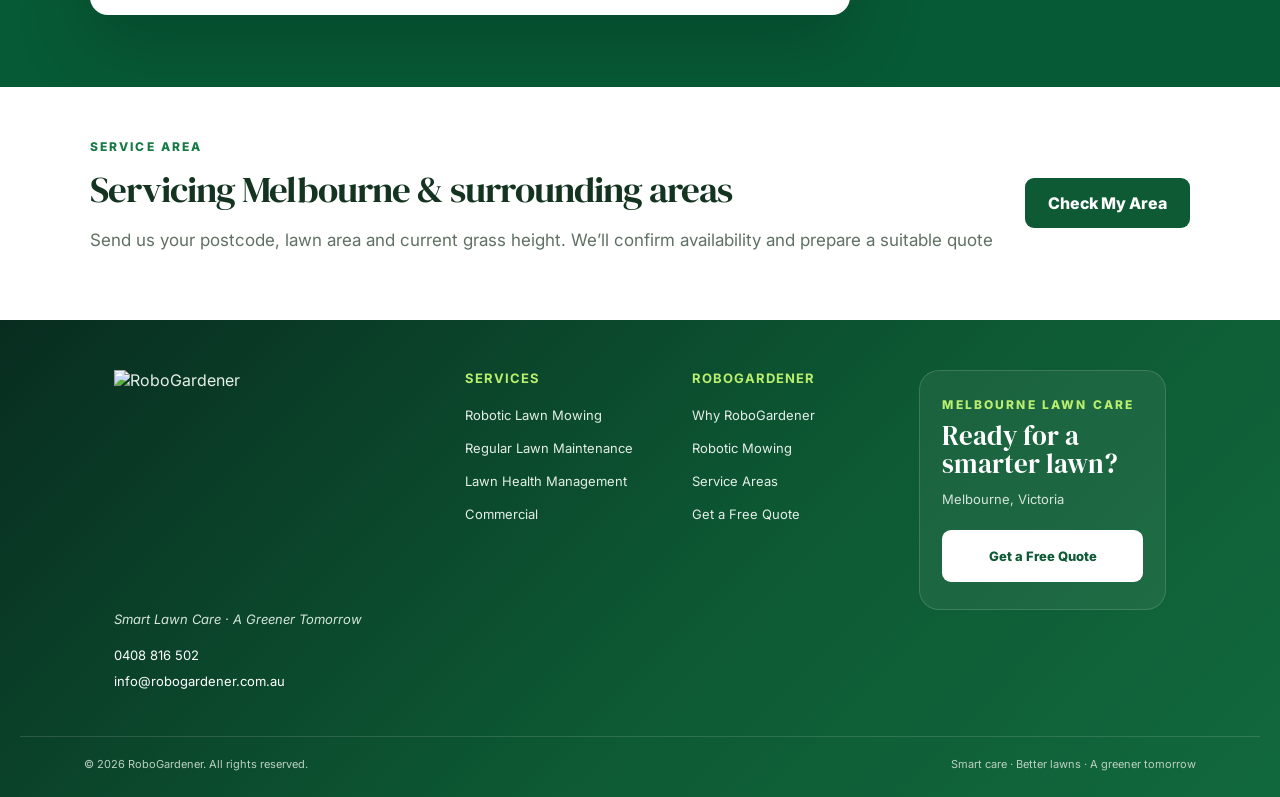
==== commit 13e3a7a6: "Restore approved desktop promotion and adjust mobile placement only" ====
--- a/index.html
+++ b/index.html
@@ -49,7 +49,7 @@
   <link rel="preconnect" href="https://fonts.googleapis.com">
   <link rel="preconnect" href="https://fonts.gstatic.com" crossorigin>
   <link href="https://fonts.googleapis.com/css2?family=Inter:wght@400;500;600;700;800&family=DM+Serif+Display&display=swap" rel="stylesheet">
-  <link rel="stylesheet" href="styles.css?v=20261002-3" />
+  <link rel="stylesheet" href="styles.css?v=20261002-4" />
   <script src="https://challenges.cloudflare.com/turnstile/v0/api.js?render=explicit" async defer></script>
 </head>
 <body>
--- a/styles.css
+++ b/styles.css
@@ -619,18 +619,16 @@
 
 /* Promotion layered over the original hero artwork. */
 .hero-trust-card .hero-promo-overlay{
-  position:absolute;top:8%;right:7%;bottom:auto;left:auto;transform:none;z-index:1;
-  width:40%;height:auto;border-radius:0;object-fit:contain;
+  position:absolute;top:9%;right:5%;z-index:1;
+  width:44%;height:auto;border-radius:0;object-fit:contain;
   opacity:1;filter:none;pointer-events:none;
 }
 
-/* Keep the mobile promotion anchored to the artwork, as on desktop. */
+/* Mobile-only promotion placement over the original logo area. */
 @media(max-width:720px){
   .hero-trust-card{display:block;top:auto}
   .hero-trust-card>img:not(.hero-promo-overlay){display:block;width:100%;height:auto}
-  .hero-trust-card .hero-promo-overlay{top:8%;right:7%;width:40%}
-}
-
-/* Use the square artwork itself as the promotion coordinate space. */
-.hero-trust-card{display:block;aspect-ratio:1 / 1}
-.hero-trust-card>img:not(.hero-promo-overlay){width:100%;height:auto;display:block}
+  .hero-trust-card .hero-promo-overlay{
+    top:12%;right:5%;bottom:auto;left:auto;transform:none;width:44%;
+  }
+}
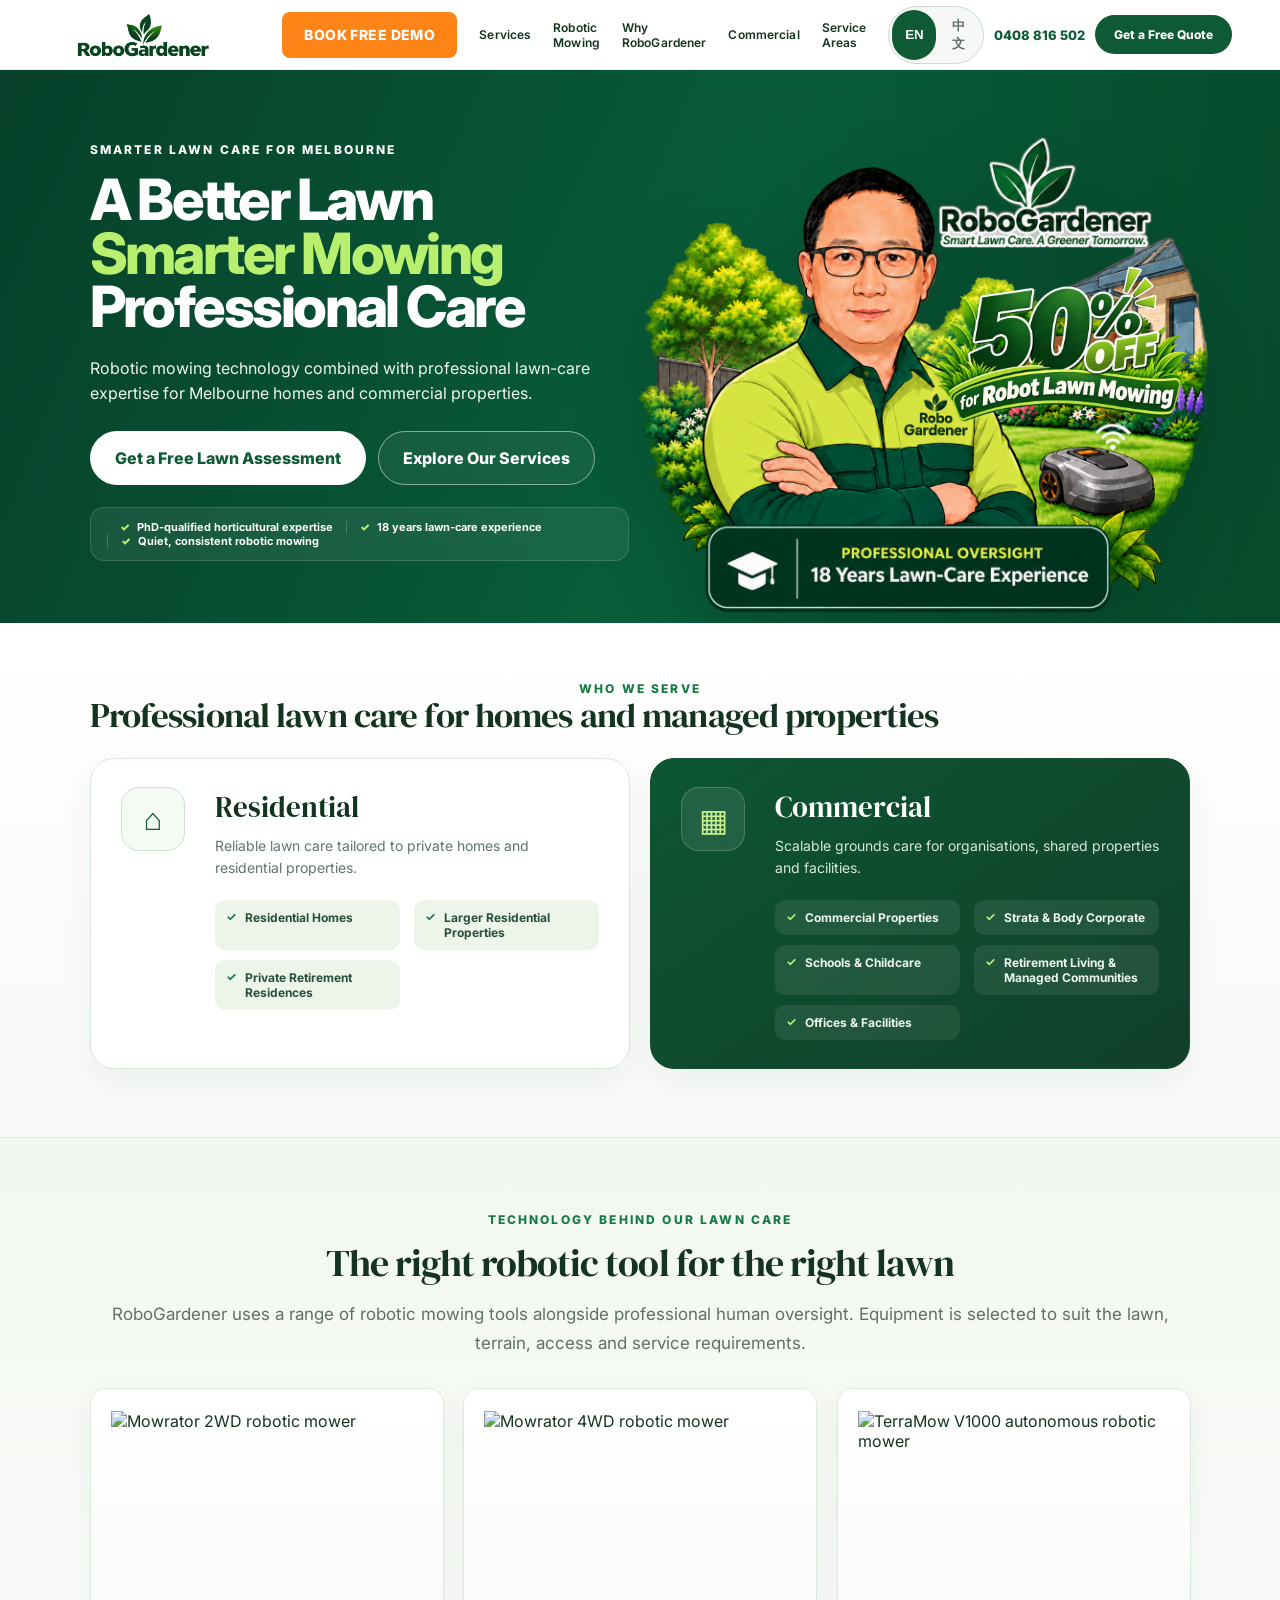
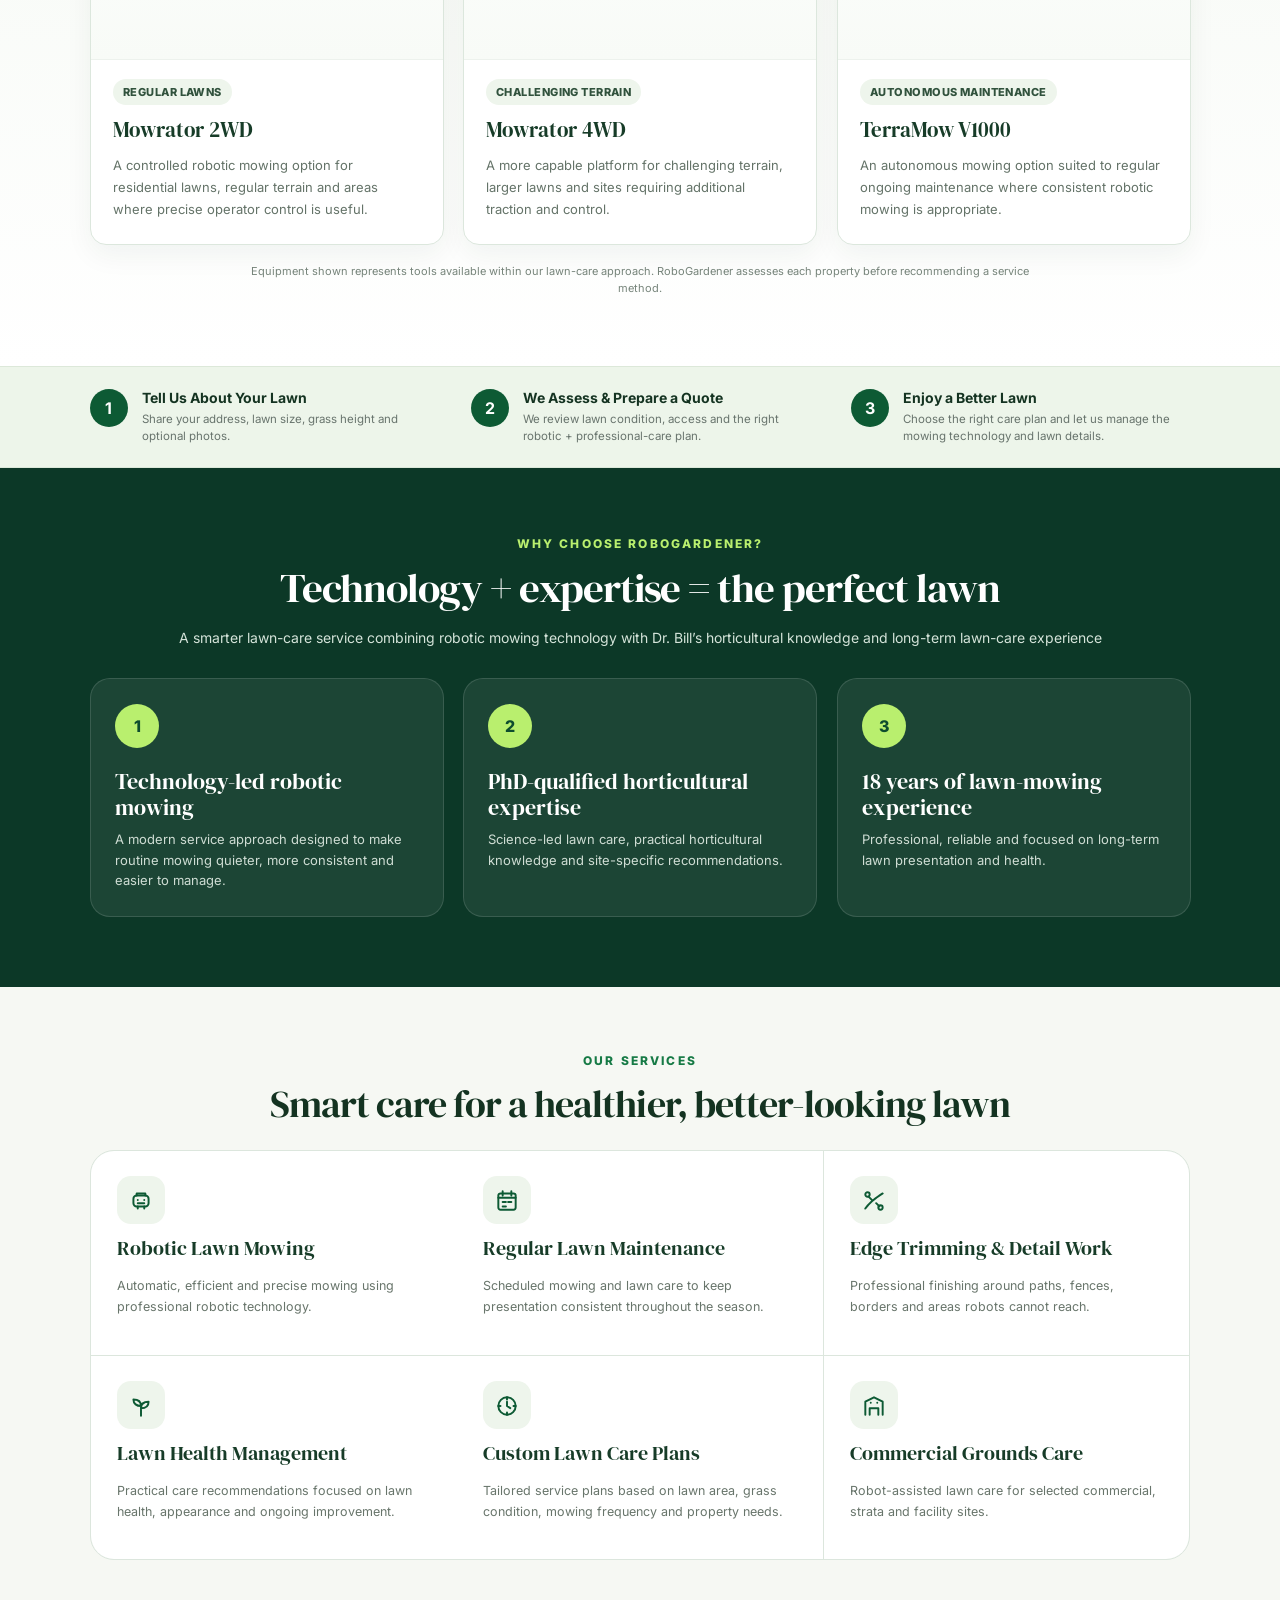
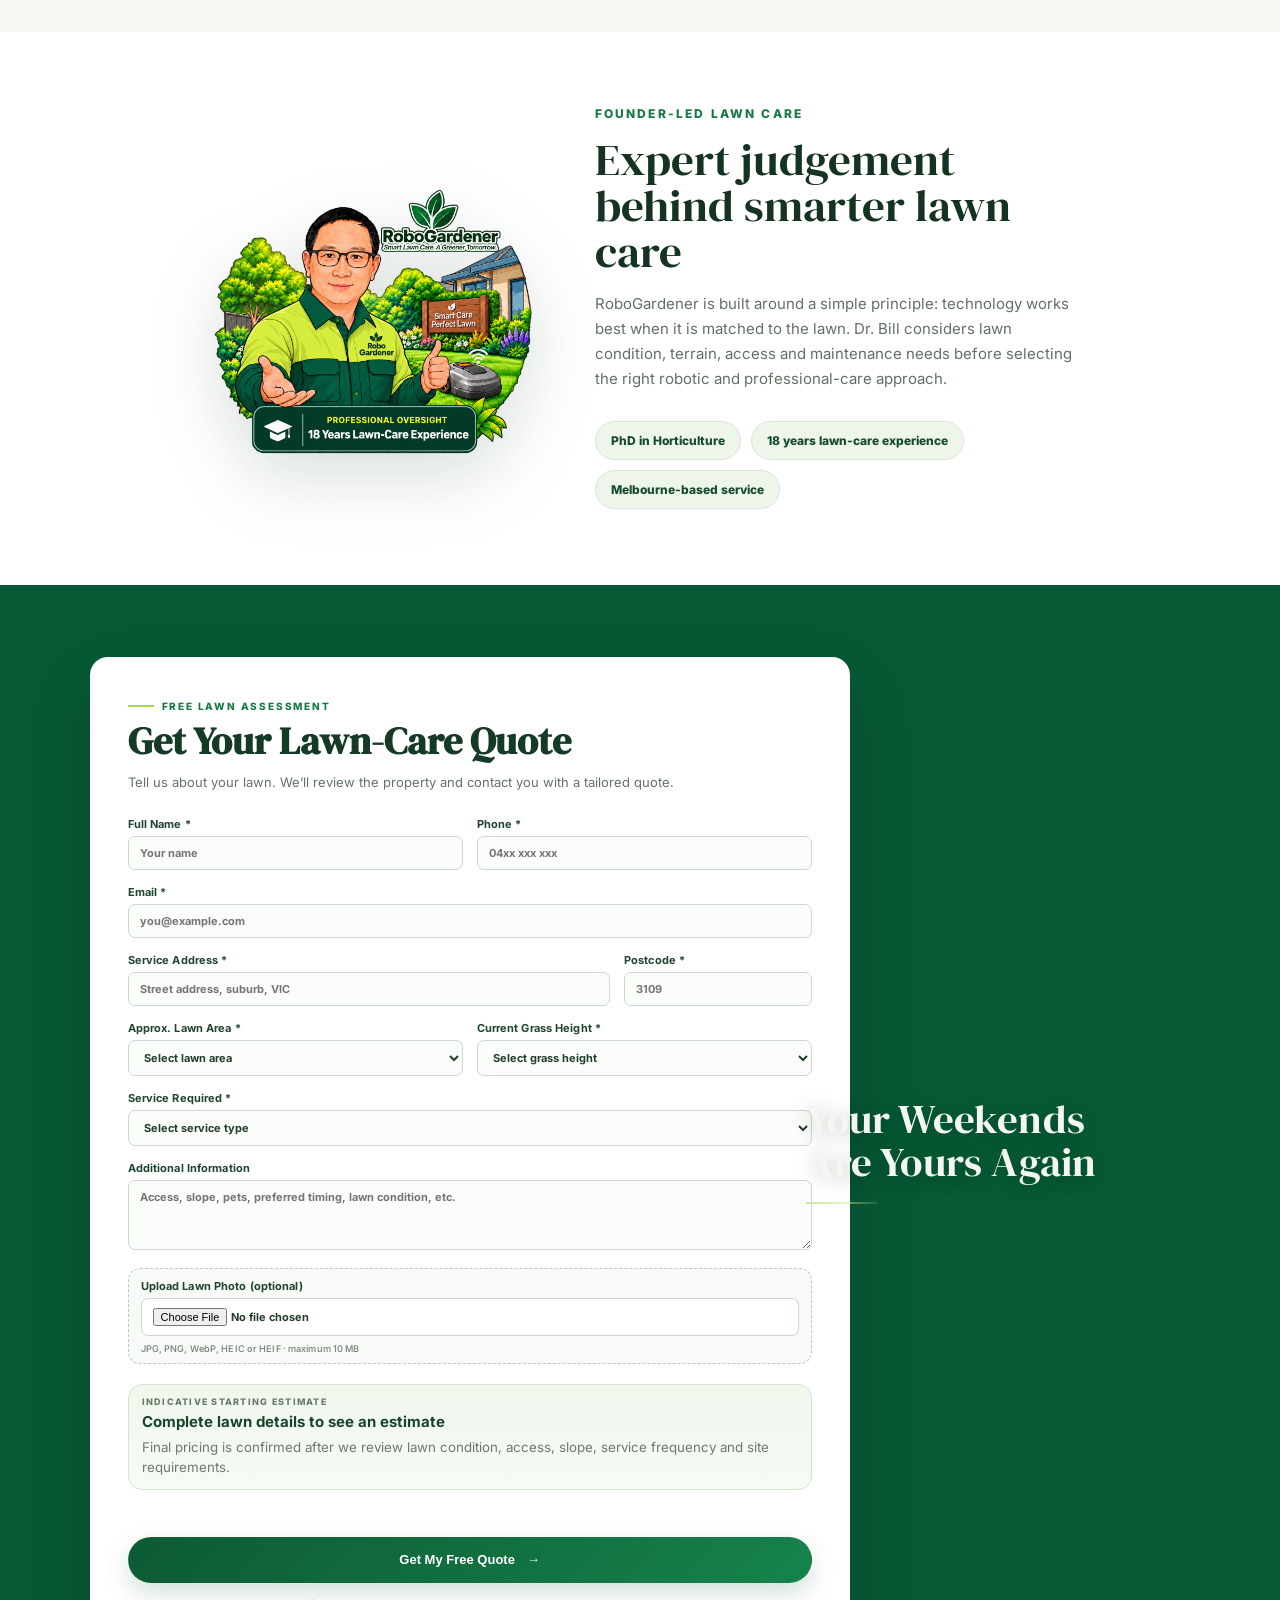
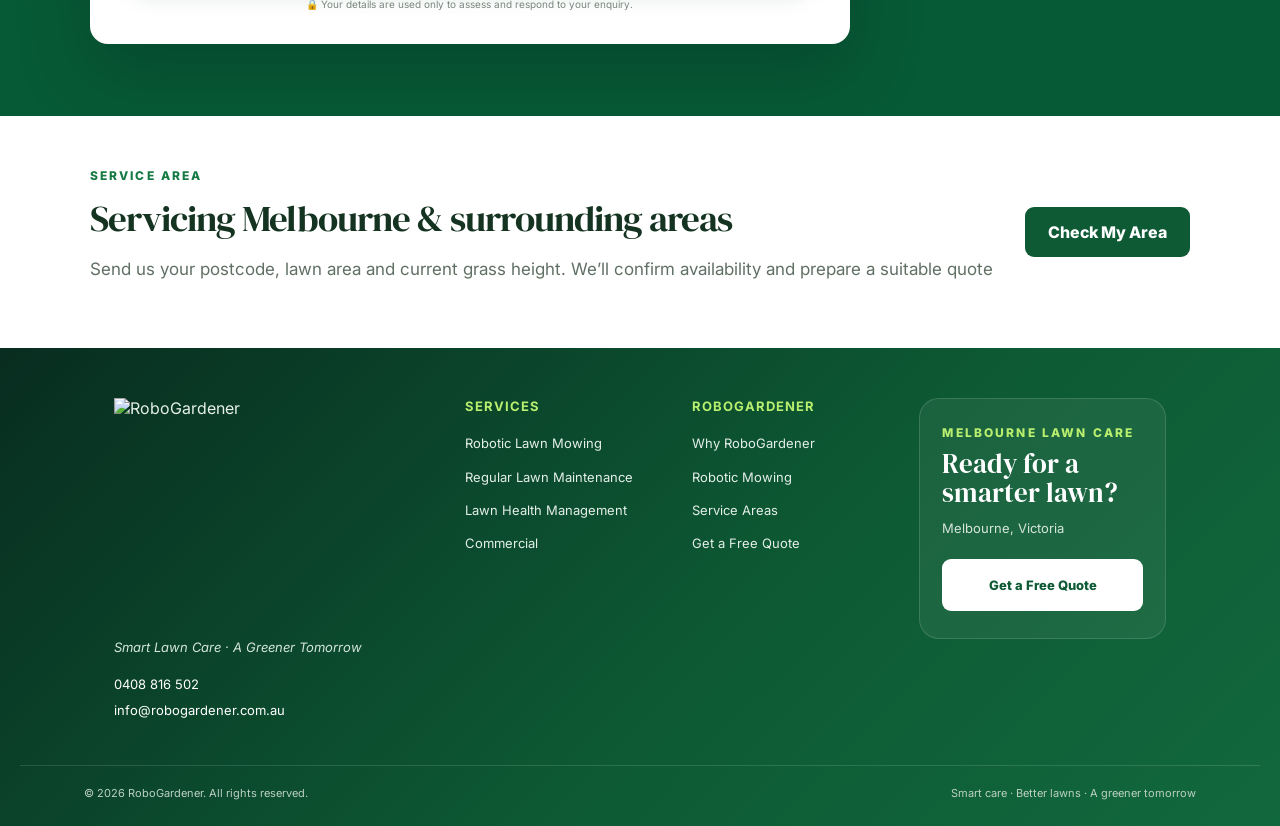
==== commit 1caff579: "Allow desktop technology introduction to wrap within content width" ====
--- a/index.html
+++ b/index.html
@@ -49,7 +49,7 @@
   <link rel="preconnect" href="https://fonts.googleapis.com">
   <link rel="preconnect" href="https://fonts.gstatic.com" crossorigin>
   <link href="https://fonts.googleapis.com/css2?family=Inter:wght@400;500;600;700;800&family=DM+Serif+Display&display=swap" rel="stylesheet">
-  <link rel="stylesheet" href="styles.css?v=20261002-4" />
+  <link rel="stylesheet" href="styles.css?v=20261002-7" />
   <script src="https://challenges.cloudflare.com/turnstile/v0/api.js?render=explicit" async defer></script>
 </head>
 <body>
--- a/styles.css
+++ b/styles.css
@@ -624,11 +624,18 @@
   opacity:1;filter:none;pointer-events:none;
 }
 
-/* Mobile-only promotion placement over the original logo area. */
-@media(max-width:720px){
-  .hero-trust-card{display:block;top:auto}
+/* Match the approved desktop image proportions on mobile.
+   The desktop screenshot places the visible badge at about 36% of the
+   square artwork height; the PNG's transparent top margin adds 1.9%. */
+@media(max-width:720px){
+  .hero-trust-card{display:block;top:auto;aspect-ratio:1 / 1}
   .hero-trust-card>img:not(.hero-promo-overlay){display:block;width:100%;height:auto}
   .hero-trust-card .hero-promo-overlay{
-    top:12%;right:5%;bottom:auto;left:auto;transform:none;width:44%;
-  }
-}
+    top:34%;right:5%;bottom:auto;left:auto;transform:none;width:44%;
+  }
+}
+
+/* Allow the technology introduction to fit the desktop content width. */
+@media(min-width:1181px){
+  .technology .section-heading p{white-space:normal;overflow-wrap:break-word}
+}
